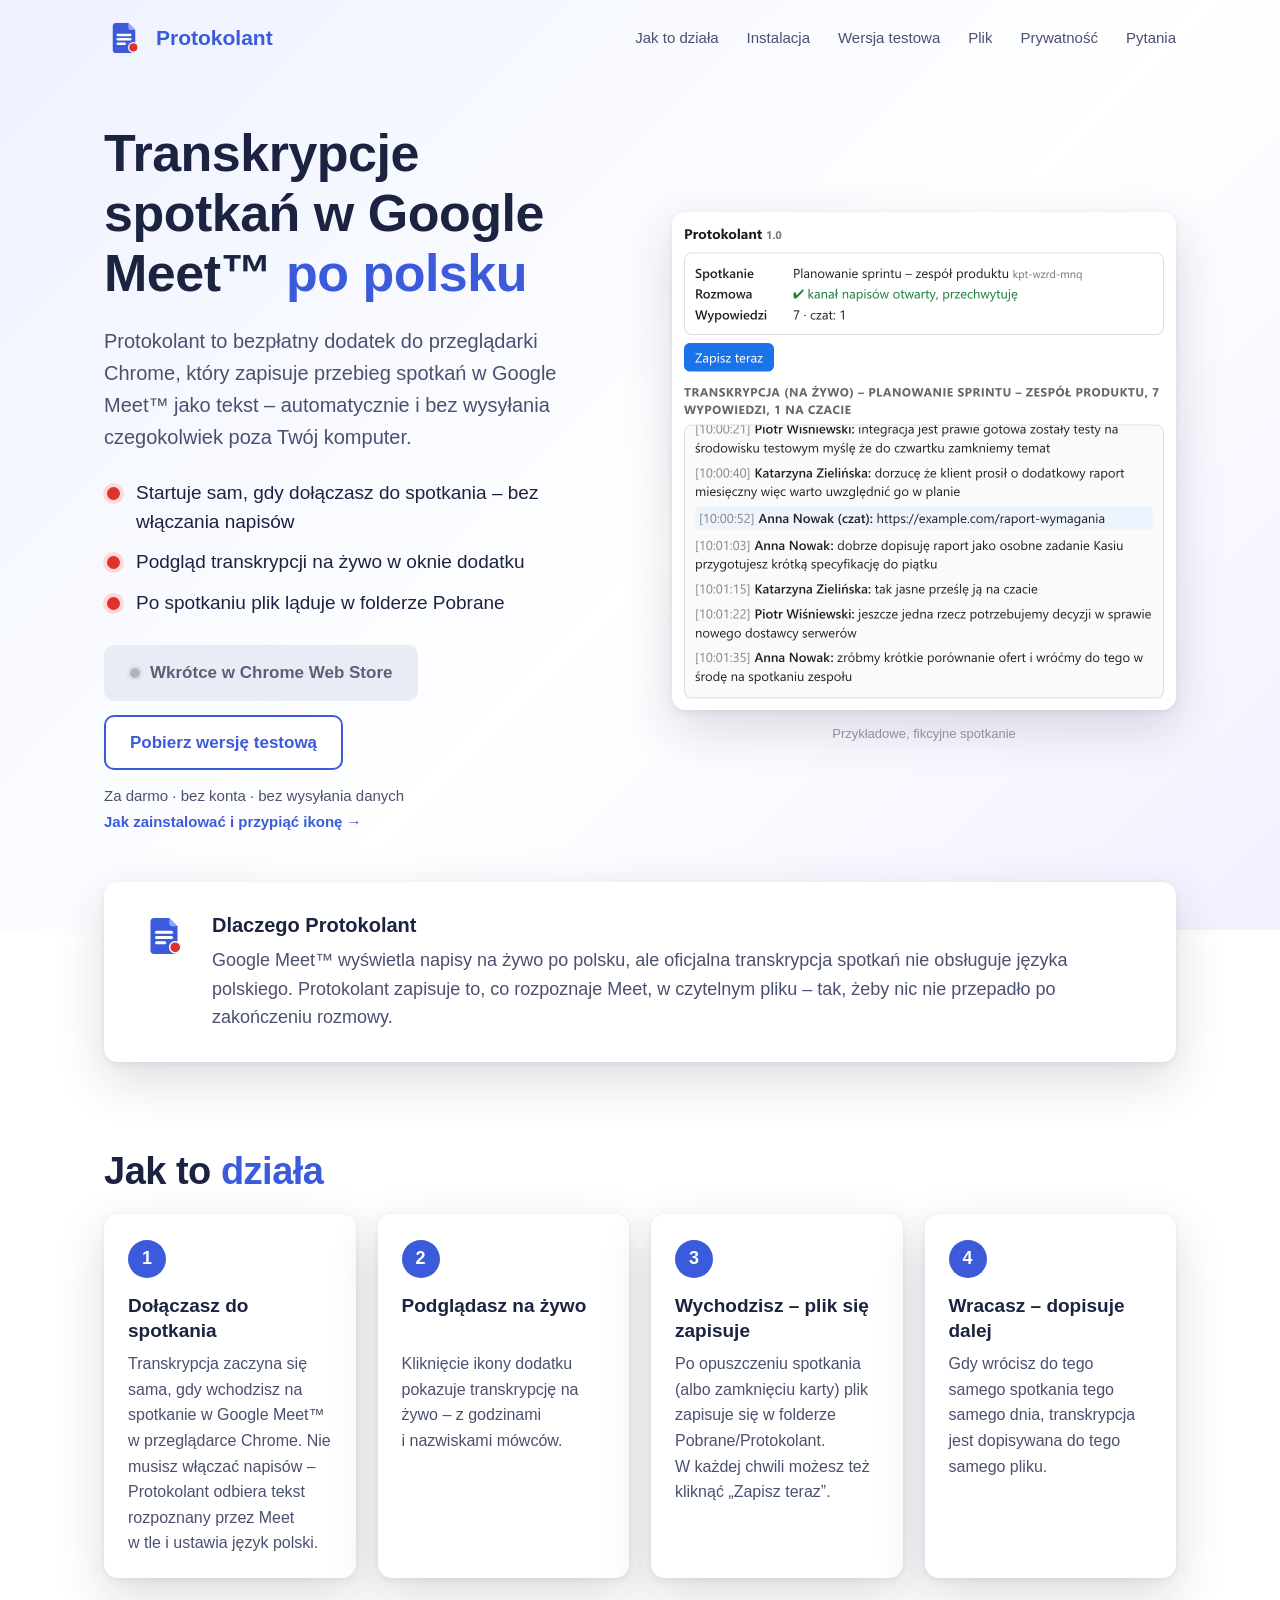
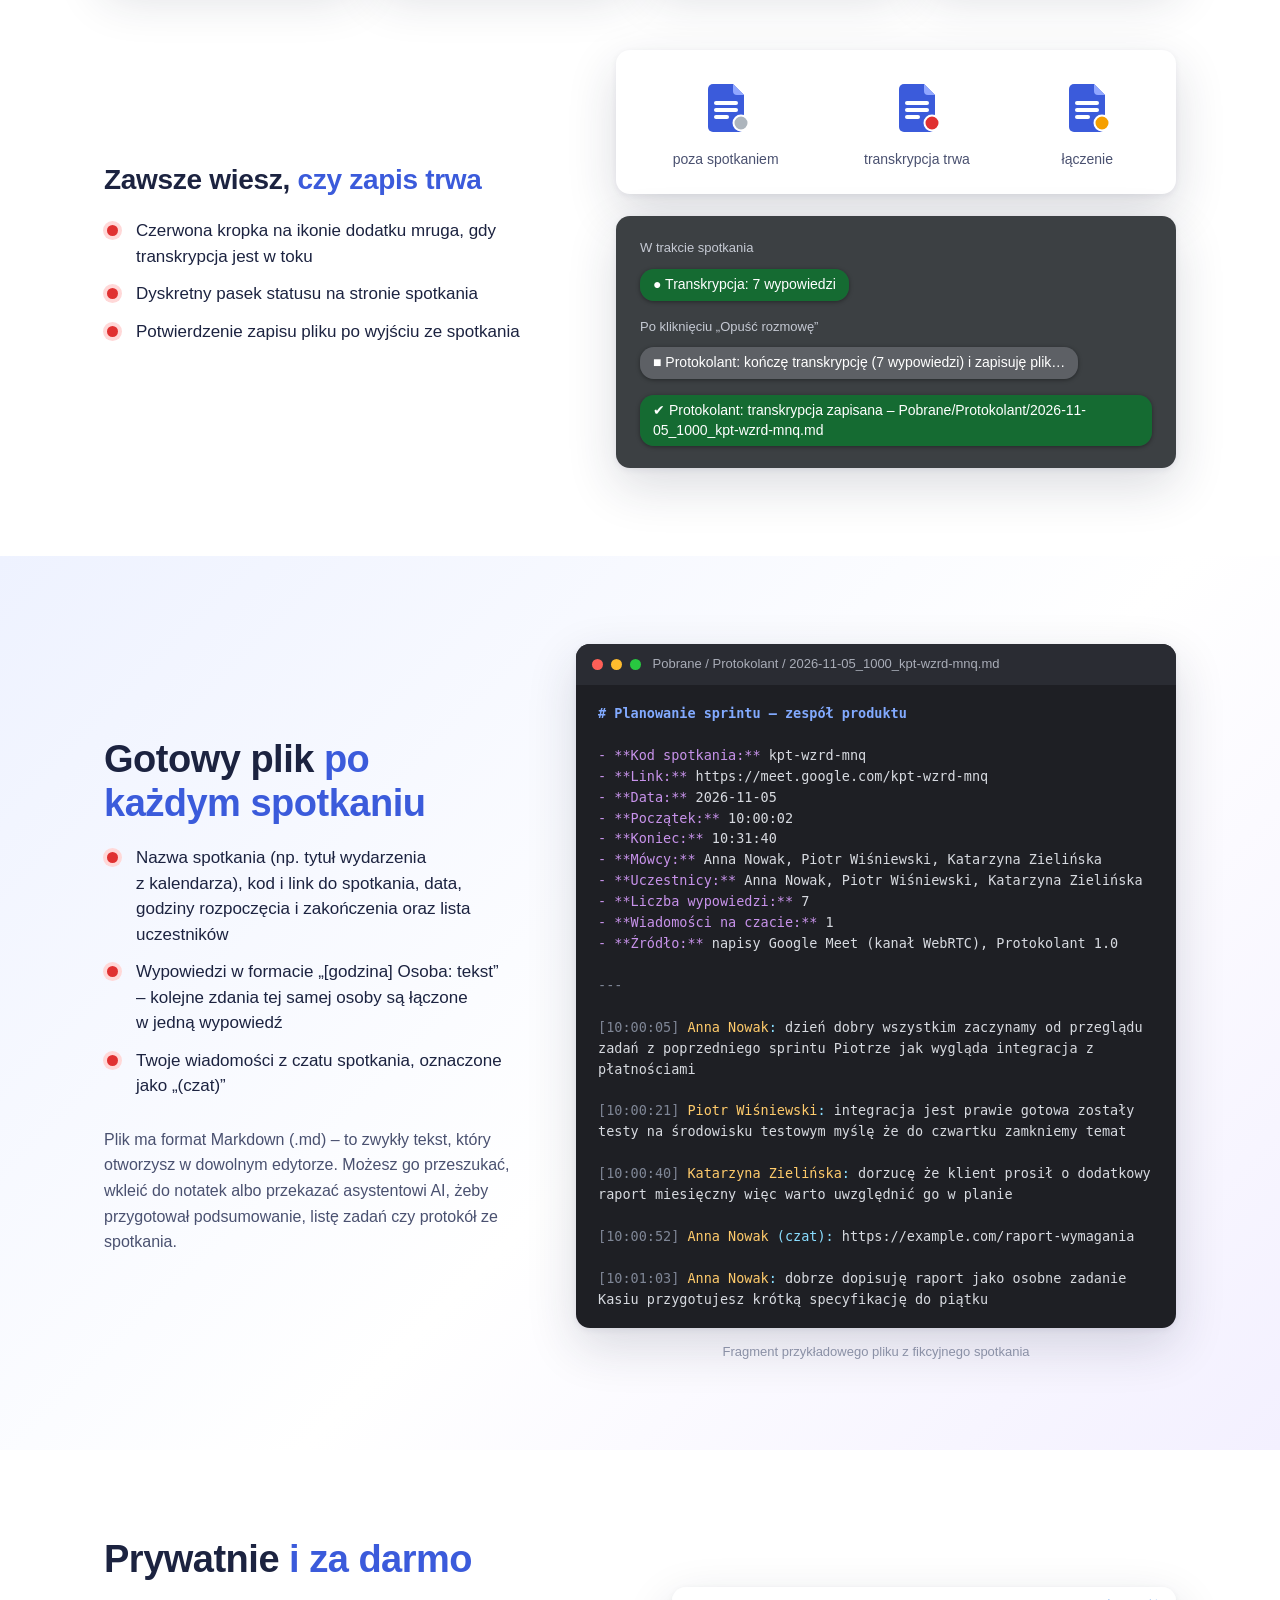
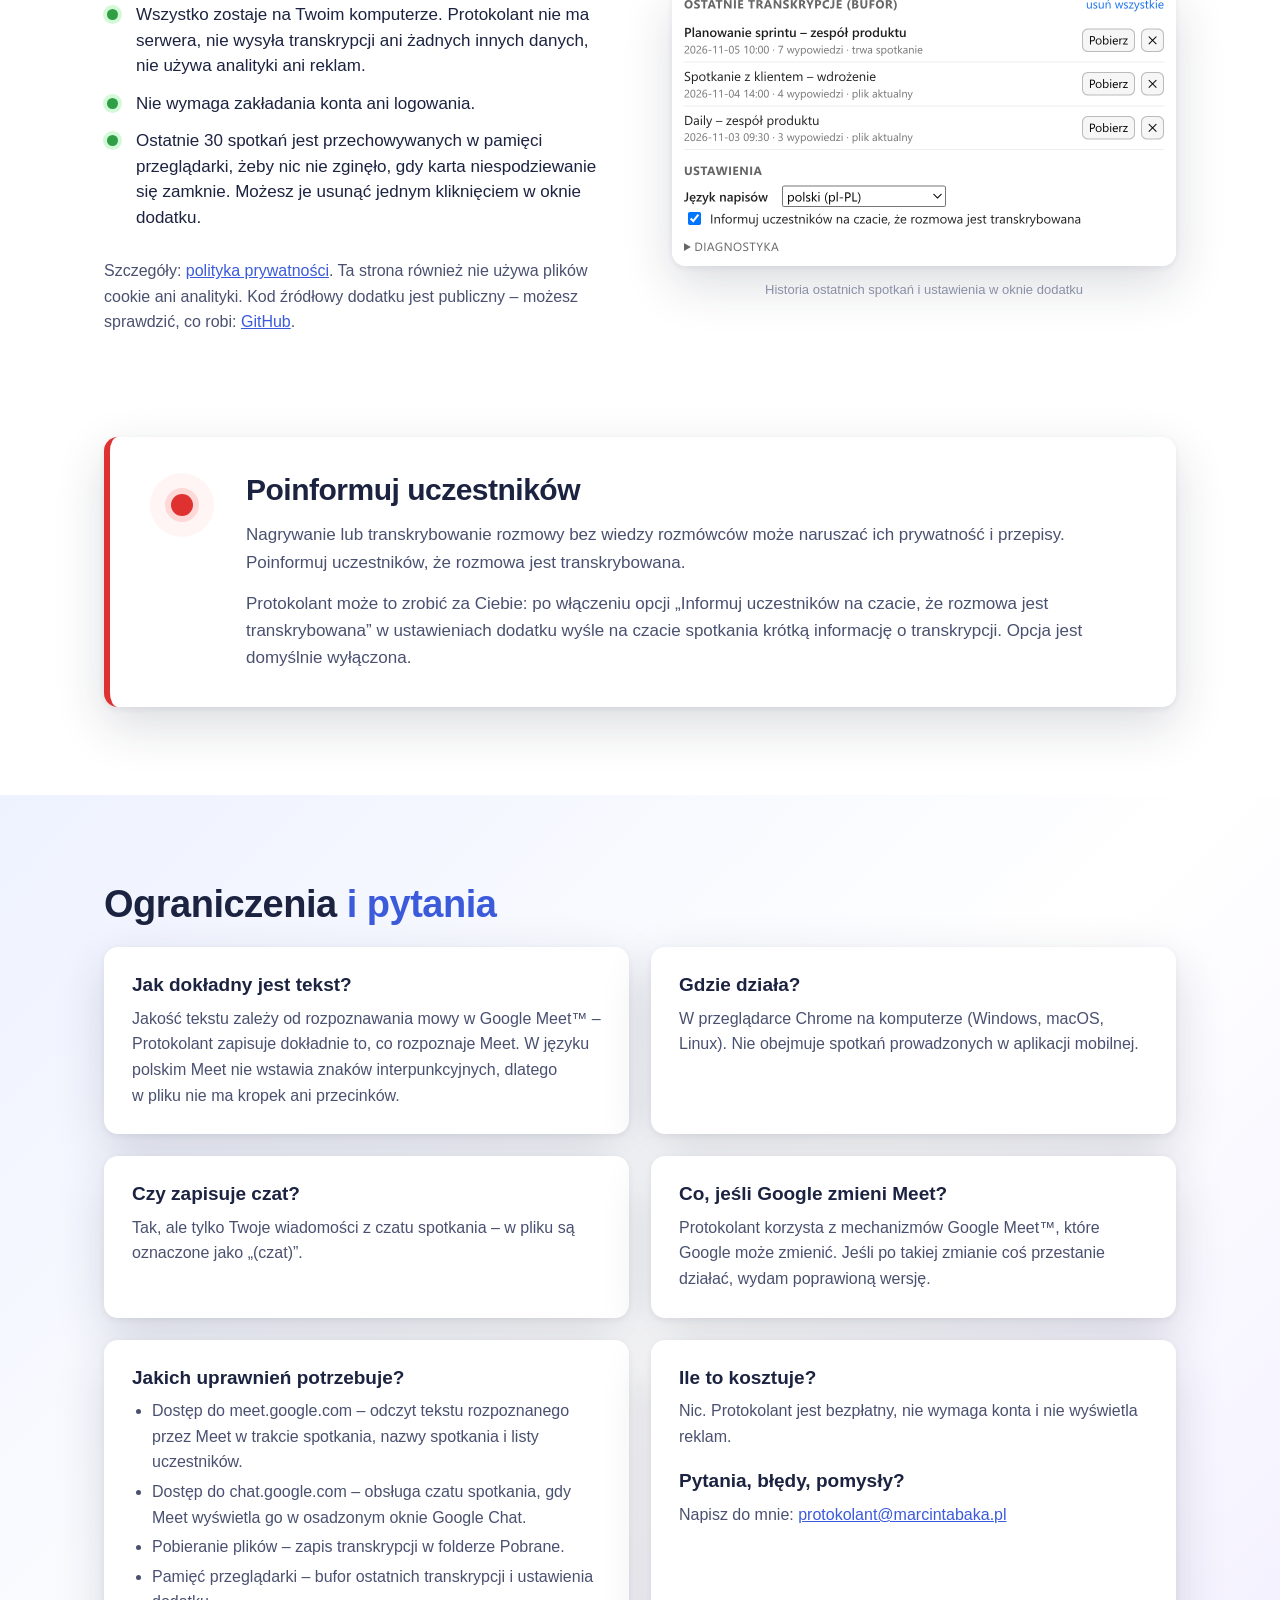
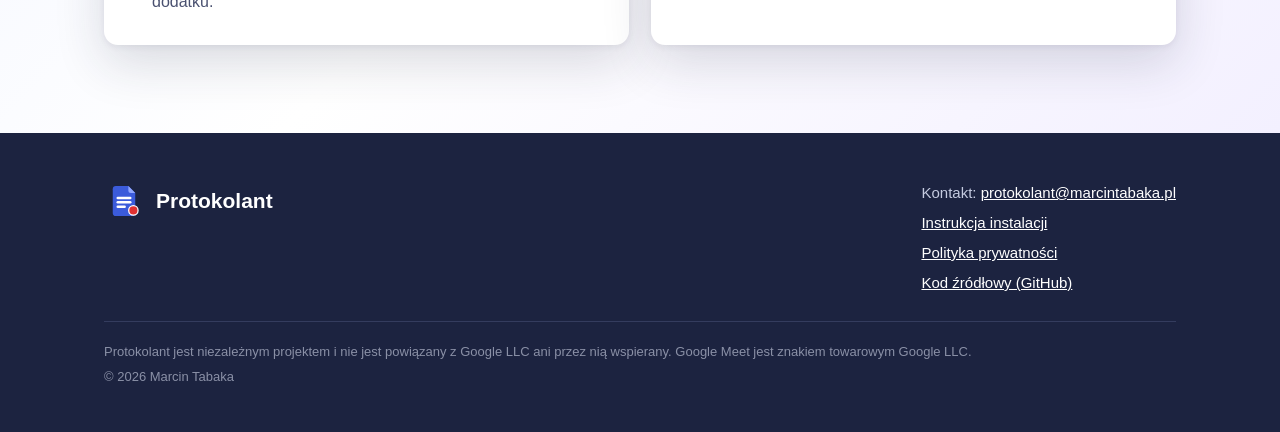
==== store/site/protokolant/index.html @ 1c4b33a9 "Protokolant 1.0.5 – transkrypcje dla Google Meet™ Dodatek do Chrome (MV3) zapisujący transkrypcje sp" ====
<!doctype html>
<html lang="pl">
<head>
  <meta charset="utf-8">
  <meta name="viewport" content="width=device-width, initial-scale=1">
  <title>Protokolant – transkrypcje spotkań Google Meet™ po polsku</title>
  <meta name="description" content="Bezpłatny dodatek do Chrome, który zapisuje transkrypcje spotkań Google Meet™ po polsku do plików na Twoim komputerze. Bez konta, bez wysyłania danych.">
  <meta name="color-scheme" content="light">
  <meta name="theme-color" content="#3B5BDB">
  <link rel="canonical" href="https://protokolant.marcintabaka.pl/">
  <link rel="icon" href="img/rec.svg" type="image/svg+xml">
  <link rel="icon" href="img/favicon-32.png" type="image/png" sizes="32x32">
  <link rel="apple-touch-icon" href="img/icon-128.png">
  <meta property="og:type" content="website">
  <meta property="og:locale" content="pl_PL">
  <meta property="og:site_name" content="Protokolant">
  <meta property="og:title" content="Protokolant – transkrypcje spotkań Google Meet™ po polsku">
  <meta property="og:description" content="Bezpłatny dodatek do Chrome. Transkrypcje spotkań zapisywane do plików na Twoim komputerze – bez konta i bez wysyłania danych.">
  <meta property="og:url" content="https://protokolant.marcintabaka.pl/">
  <meta property="og:image" content="https://protokolant.marcintabaka.pl/img/og-1200x630.png">
  <meta property="og:image:width" content="1200">
  <meta property="og:image:height" content="630">
  <meta property="og:image:alt" content="Protokolant – transkrypcje spotkań Google Meet™ po polsku">
  <meta name="twitter:card" content="summary_large_image">
  <link rel="stylesheet" href="style.css">
</head>
<body>

<header class="top">
  <div class="wrap">
    <a class="brand" href="./"><img src="img/rec.svg" width="40" height="40" alt="">Protokolant</a>
    <nav class="nav" aria-label="Sekcje strony">
      <a href="#jak-to-dziala">Jak to działa</a>
      <a href="instalacja/">Instalacja</a>
      <a href="wersja-testowa/">Wersja testowa</a><!-- WERSJA TYMCZASOWA -->
      <a href="#plik">Plik</a>
      <a href="#prywatnosc">Prywatność</a>
      <a href="#pytania">Pytania</a>
    </nav>
  </div>
</header>

<main>
  <div class="band hero">
    <div class="wrap split">
      <div class="text">
        <h1>Transkrypcje spotkań w&nbsp;Google Meet™ <em>po&nbsp;polsku</em></h1>
        <p class="lead">Protokolant to bezpłatny dodatek do przeglądarki Chrome, który zapisuje przebieg spotkań w&nbsp;Google Meet™ jako tekst – automatycznie i&nbsp;bez wysyłania czegokolwiek poza Twój komputer.</p>
        <ul class="dots">
          <li>Startuje sam, gdy dołączasz do spotkania – bez włączania napisów</li>
          <li>Podgląd transkrypcji na żywo w&nbsp;oknie dodatku</li>
          <li>Po spotkaniu plik ląduje w&nbsp;folderze Pobrane</li>
        </ul>
        <div class="cta">
          <!--
            ==== LINK DO CHROME WEB STORE ====
            Gdy dodatek pojawi się w sklepie, zamień poniższy <span class="btn soon">…</span> na:
            <a class="btn" href="ADRES_KARTY_W_CHROME_WEB_STORE"><span class="dot"></span>Dodaj do Chrome – za darmo</a>
            Ten sam przycisk jest w instalacja/index.html (krok 1) – podmień w obu plikach
            (grep -rn "LINK DO CHROME WEB STORE" store/site).
          -->
          <span class="btn soon" role="link" aria-disabled="true"><span class="dot"></span>Wkrótce w Chrome Web Store</span>
          <a class="btn alt" href="wersja-testowa/">Pobierz wersję testową</a><!-- WERSJA TYMCZASOWA -->
          <span class="cta-side"><small>Za darmo · bez konta · bez wysyłania danych</small><a class="more" href="instalacja/">Jak zainstalować i przypiąć ikonę →</a></span>
        </div>
      </div>
      <div class="visual">
        <div class="card shot"><img src="img/popup-podglad.png" width="504" height="498" alt="Okno dodatku Protokolant w trakcie spotkania: nazwa spotkania, stan rozmowy, przycisk „Zapisz teraz” i transkrypcja na żywo z godzinami i nazwiskami mówców"></div>
        <div class="caption">Przykładowe, fikcyjne spotkanie</div>
      </div>
    </div>
  </div>

  <section class="why">
    <div class="wrap">
      <div class="card">
        <img src="img/rec.svg" width="48" height="48" alt="">
        <div>
          <h3>Dlaczego Protokolant</h3>
          <p class="muted">Google Meet™ wyświetla napisy na żywo po polsku, ale oficjalna transkrypcja spotkań nie obsługuje języka polskiego. Protokolant zapisuje to, co rozpoznaje Meet, w&nbsp;czytelnym pliku – tak, żeby nic nie przepadło po zakończeniu rozmowy.</p>
        </div>
      </div>
    </div>
  </section>

  <section id="jak-to-dziala">
    <div class="wrap">
      <h2>Jak to <em>działa</em></h2>
      <div class="steps">
        <div class="step">
          <h3>Dołączasz do spotkania</h3>
          <p>Transkrypcja zaczyna się sama, gdy wchodzisz na spotkanie w&nbsp;Google Meet™ w&nbsp;przeglądarce Chrome. Nie musisz włączać napisów – Protokolant odbiera tekst rozpoznany przez Meet w&nbsp;tle i&nbsp;ustawia język polski.</p>
        </div>
        <div class="step">
          <h3>Podglądasz na żywo</h3>
          <p>Kliknięcie ikony dodatku pokazuje transkrypcję na żywo – z&nbsp;godzinami i&nbsp;nazwiskami mówców.</p>
        </div>
        <div class="step">
          <h3>Wychodzisz – plik się zapisuje</h3>
          <p>Po opuszczeniu spotkania (albo zamknięciu karty) plik zapisuje się w&nbsp;folderze Pobrane/Protokolant. W&nbsp;każdej chwili możesz też kliknąć „Zapisz teraz”.</p>
        </div>
        <div class="step">
          <h3>Wracasz – dopisuje dalej</h3>
          <p>Gdy wrócisz do tego samego spotkania tego samego dnia, transkrypcja jest dopisywana do tego samego pliku.</p>
        </div>
      </div>

      <div class="status split">
        <div class="text">
          <h3>Zawsze wiesz, <em>czy zapis trwa</em></h3>
          <ul class="dots small">
            <li>Czerwona kropka na ikonie dodatku mruga, gdy transkrypcja jest w&nbsp;toku</li>
            <li>Dyskretny pasek statusu na stronie spotkania</li>
            <li>Potwierdzenie zapisu pliku po wyjściu ze spotkania</li>
          </ul>
        </div>
        <div class="visual panel">
        <div class="card icons">
          <div class="ic"><img src="img/idle.svg" width="64" height="64" alt="">poza spotkaniem</div>
          <div class="ic"><img src="img/rec.svg" width="64" height="64" alt="">transkrypcja trwa</div>
          <div class="ic"><img src="img/warn.svg" width="64" height="64" alt="">łączenie</div>
        </div>
        <div class="card pills">
          <div class="label">W trakcie spotkania</div>
          <div class="pill ok">● Transkrypcja: 7 wypowiedzi</div>
          <div class="label">Po kliknięciu „Opuść rozmowę”</div>
          <div class="pill gray">■ Protokolant: kończę transkrypcję (7 wypowiedzi) i&nbsp;zapisuję plik…</div>
          <div class="pill ok">✔ Protokolant: transkrypcja zapisana – Pobrane/Protokolant/2026-11-05_1000_kpt-wzrd-mnq.md</div>
        </div>
        </div>
      </div>
    </div>
  </section>

  <section id="plik" class="band">
    <div class="wrap split">
      <div class="text">
        <h2>Gotowy plik <em>po każdym spotkaniu</em></h2>
        <ul class="dots small">
          <li>Nazwa spotkania (np. tytuł wydarzenia z&nbsp;kalendarza), kod i&nbsp;link do spotkania, data, godziny rozpoczęcia i&nbsp;zakończenia oraz lista uczestników</li>
          <li>Wypowiedzi w&nbsp;formacie „[godzina] Osoba: tekst” – kolejne zdania tej samej osoby są łączone w&nbsp;jedną wypowiedź</li>
          <li>Twoje wiadomości z&nbsp;czatu spotkania, oznaczone jako „(czat)”</li>
        </ul>
        <p class="note">Plik ma format Markdown (.md) – to zwykły tekst, który otworzysz w&nbsp;dowolnym edytorze. Możesz go przeszukać, wkleić do notatek albo przekazać asystentowi AI, żeby przygotował podsumowanie, listę zadań czy protokół ze spotkania.</p>
      </div>
      <div class="visual">
        <div class="card file">
          <div class="bar"><i style="background:#ff5f57"></i><i style="background:#febc2e"></i><i style="background:#28c840"></i>&nbsp;Pobrane / Protokolant / 2026-11-05_1000_kpt-wzrd-mnq.md</div>
<pre><span class="md-h"># Planowanie sprintu – zespół produktu</span>

<span class="md-k">- **Kod spotkania:**</span> kpt-wzrd-mnq
<span class="md-k">- **Link:**</span> https://meet.google.com/kpt-wzrd-mnq
<span class="md-k">- **Data:**</span> 2026-11-05
<span class="md-k">- **Początek:**</span> 10:00:02
<span class="md-k">- **Koniec:**</span> 10:31:40
<span class="md-k">- **Mówcy:**</span> Anna Nowak, Piotr Wiśniewski, Katarzyna Zielińska
<span class="md-k">- **Uczestnicy:**</span> Anna Nowak, Piotr Wiśniewski, Katarzyna Zielińska
<span class="md-k">- **Liczba wypowiedzi:**</span> 7
<span class="md-k">- **Wiadomości na czacie:**</span> 1
<span class="md-k">- **Źródło:**</span> napisy Google Meet (kanał WebRTC), Protokolant 1.0

<span class="md-t">---</span>

<span class="md-t">[10:00:05]</span><span class="md-s"> Anna Nowak</span><span class="md-c">:</span> dzień dobry wszystkim zaczynamy od przeglądu zadań z poprzedniego sprintu Piotrze jak wygląda integracja z płatnościami

<span class="md-t">[10:00:21]</span><span class="md-s"> Piotr Wiśniewski</span><span class="md-c">:</span> integracja jest prawie gotowa zostały testy na środowisku testowym myślę że do czwartku zamkniemy temat

<span class="md-t">[10:00:40]</span><span class="md-s"> Katarzyna Zielińska</span><span class="md-c">:</span> dorzucę że klient prosił o dodatkowy raport miesięczny więc warto uwzględnić go w planie

<span class="md-t">[10:00:52]</span><span class="md-s"> Anna Nowak</span><span class="md-c"> (czat):</span> https://example.com/raport-wymagania

<span class="md-t">[10:01:03]</span><span class="md-s"> Anna Nowak</span><span class="md-c">:</span> dobrze dopisuję raport jako osobne zadanie Kasiu przygotujesz krótką specyfikację do piątku</pre>
        </div>
        <div class="caption">Fragment przykładowego pliku z&nbsp;fikcyjnego spotkania</div>
      </div>
    </div>
  </section>

  <section id="prywatnosc">
    <div class="wrap split rev">
      <div class="text">
        <h2>Prywatnie <em>i&nbsp;za darmo</em></h2>
        <ul class="dots green small">
          <li>Wszystko zostaje na Twoim komputerze. Protokolant nie ma serwera, nie wysyła transkrypcji ani żadnych innych danych, nie używa analityki ani reklam.</li>
          <li>Nie wymaga zakładania konta ani logowania.</li>
          <li>Ostatnie 30 spotkań jest przechowywanych w&nbsp;pamięci przeglądarki, żeby nic nie zginęło, gdy karta niespodziewanie się zamknie. Możesz je usunąć jednym kliknięciem w&nbsp;oknie dodatku.</li>
        </ul>
        <p class="note">Szczegóły: <a href="prywatnosc/">polityka prywatności</a>. Ta strona również nie używa plików cookie ani analityki. Kod źródłowy dodatku jest publiczny – możesz sprawdzić, co robi: <a href="https://github.com/marcintabaka/protokolant">GitHub</a>.</p>
      </div>
      <div class="visual">
        <div class="card shot"><img src="img/popup-ustawienia.png" width="504" height="279" alt="Okno dodatku: lista ostatnich transkrypcji z przyciskami „Pobierz” i usuwania, odnośnik „usuń wszystkie” oraz ustawienia – język napisów i opcja informowania uczestników na czacie"></div>
        <div class="caption">Historia ostatnich spotkań i&nbsp;ustawienia w&nbsp;oknie dodatku</div>
      </div>
    </div>
  </section>

  <section id="informowanie" class="inform" style="padding-top: 0">
    <div class="wrap">
      <div class="card">
        <div class="badge"><span></span></div>
        <div>
          <h2>Poinformuj uczestników</h2>
          <p>Nagrywanie lub transkrybowanie rozmowy bez wiedzy rozmówców może naruszać ich prywatność i&nbsp;przepisy. Poinformuj uczestników, że rozmowa jest transkrybowana.</p>
          <p>Protokolant może to zrobić za Ciebie: po włączeniu opcji „Informuj uczestników na czacie, że rozmowa jest transkrybowana” w&nbsp;ustawieniach dodatku wyśle na czacie spotkania krótką informację o&nbsp;transkrypcji. Opcja jest domyślnie wyłączona.</p>
        </div>
      </div>
    </div>
  </section>

  <section id="pytania" class="band">
    <div class="wrap">
      <h2>Ograniczenia <em>i&nbsp;pytania</em></h2>
      <div class="faq">
        <div class="card">
          <h3>Jak dokładny jest tekst?</h3>
          <p>Jakość tekstu zależy od rozpoznawania mowy w&nbsp;Google Meet™ – Protokolant zapisuje dokładnie to, co rozpoznaje Meet. W&nbsp;języku polskim Meet nie wstawia znaków interpunkcyjnych, dlatego w&nbsp;pliku nie ma kropek ani przecinków.</p>
        </div>
        <div class="card">
          <h3>Gdzie działa?</h3>
          <p>W przeglądarce Chrome na komputerze (Windows, macOS, Linux). Nie obejmuje spotkań prowadzonych w&nbsp;aplikacji mobilnej.</p>
        </div>
        <div class="card">
          <h3>Czy zapisuje czat?</h3>
          <p>Tak, ale tylko Twoje wiadomości z&nbsp;czatu spotkania – w&nbsp;pliku są oznaczone jako „(czat)”.</p>
        </div>
        <div class="card">
          <h3>Co, jeśli Google zmieni Meet?</h3>
          <p>Protokolant korzysta z&nbsp;mechanizmów Google Meet™, które Google może zmienić. Jeśli po takiej zmianie coś przestanie działać, wydam poprawioną wersję.</p>
        </div>
        <div class="card">
          <h3>Jakich uprawnień potrzebuje?</h3>
          <ul>
            <li>Dostęp do meet.google.com – odczyt tekstu rozpoznanego przez Meet w&nbsp;trakcie spotkania, nazwy spotkania i&nbsp;listy uczestników.</li>
            <li>Dostęp do chat.google.com – obsługa czatu spotkania, gdy Meet wyświetla go w&nbsp;osadzonym oknie Google Chat.</li>
            <li>Pobieranie plików – zapis transkrypcji w&nbsp;folderze Pobrane.</li>
            <li>Pamięć przeglądarki – bufor ostatnich transkrypcji i&nbsp;ustawienia dodatku.</li>
          </ul>
        </div>
        <div class="card">
          <h3>Ile to kosztuje?</h3>
          <p>Nic. Protokolant jest bezpłatny, nie wymaga konta i&nbsp;nie wyświetla reklam.</p>
          <h3 style="margin-top: 20px">Pytania, błędy, pomysły?</h3>
          <p>Napisz do mnie: <a href="mailto:protokolant@marcintabaka.pl">protokolant@marcintabaka.pl</a></p>
        </div>
      </div>
    </div>
  </section>
</main>

<footer>
  <div class="wrap">
    <a class="brand" href="./"><img src="img/rec.svg" width="40" height="40" alt="">Protokolant</a>
    <div class="links">
      <p>Kontakt: <a href="mailto:protokolant@marcintabaka.pl">protokolant@marcintabaka.pl</a></p>
      <p><a href="instalacja/">Instrukcja instalacji</a></p>
      <p><a href="prywatnosc/">Polityka prywatności</a></p>
      <p><a href="https://github.com/marcintabaka/protokolant">Kod źródłowy (GitHub)</a></p>
    </div>
    <div class="legal">
      <p>Protokolant jest niezależnym projektem i&nbsp;nie jest powiązany z&nbsp;Google LLC ani przez nią wspierany. Google Meet jest znakiem towarowym Google LLC.</p>
      <p>© 2026 Marcin Tabaka</p>
    </div>
  </div>
</footer>

</body>
</html>
---- store/site/protokolant/style.css ----
/* Wspólny arkusz stron Protokolanta: strona główna, /instalacja/ i /prywatnosc/. */
:root {
  --ink: #1c2340; --muted: #4a5170; --soft: #8a90a6; --line: #e3e6ef;
  --indigo: #3B5BDB; --indigo-dark: #2b3fa8; --indigo-soft: #dbe4ff;
  --red: #E03131; --red-ring: #ffd8d8; --green: #2f9e44; --green-ring: #d3f9d8;
  --shadow: 0 18px 50px rgba(28, 35, 64, .16), 0 2px 6px rgba(28, 35, 64, .07);
  --wrap: 1120px; --gutter: 24px;
}
* { box-sizing: border-box; }
html { scroll-behavior: smooth; -webkit-text-size-adjust: 100%; }
body { margin: 0; background: #fff; color: var(--ink); font: 17px/1.6 -apple-system, "Segoe UI", Roboto, sans-serif; overflow-x: hidden; }
img { max-width: 100%; height: auto; }
a { color: var(--indigo); }
a:hover { color: var(--indigo-dark); }
.wrap { max-width: var(--wrap); margin: 0 auto; padding: 0 var(--gutter); }
h1, h2, h3 { line-height: 1.15; letter-spacing: -0.5px; margin: 0; }
h1 { font-size: 52px; font-weight: 700; margin-bottom: 22px; }
h2 { font-size: 38px; font-weight: 700; margin-bottom: 20px; }
h3 { font-size: 19px; letter-spacing: 0; line-height: 1.3; margin-bottom: 8px; }
h1 em, h2 em, h3 em { font-style: normal; color: var(--indigo); }
p { margin: 0 0 14px; }
.lead { font-size: 20px; color: var(--muted); margin-bottom: 26px; }
.muted { color: var(--muted); }

/* Nagłówek */
.top { position: relative; z-index: 1; }
.top .wrap { display: flex; align-items: center; justify-content: space-between; height: 76px; }
.brand { display: flex; align-items: center; gap: 12px; font-size: 21px; font-weight: 600; color: var(--indigo); text-decoration: none; }
.brand img { width: 40px; height: 40px; }
.nav { display: flex; gap: 28px; font-size: 15px; }
.nav a { color: var(--muted); text-decoration: none; }
.nav a:hover { color: var(--indigo); }

/* Pasy tła jak w grafikach do sklepu */
.band { background: linear-gradient(135deg, #eef2ff 0%, #ffffff 55%, #f3f0ff 100%); }
.hero { margin-top: -76px; padding: 76px 0 0; }
section { padding: 88px 0; }
.split { display: flex; align-items: center; gap: 64px; }
.split > .text { flex: 1 1 0; min-width: 0; }
.split > .visual { flex: 0 1 auto; min-width: 0; }
.hero .split { padding-top: 48px; padding-bottom: 96px; }

/* Kropki-wypunktowania */
.dots { list-style: none; padding: 0; margin: 0 0 28px; font-size: 19px; line-height: 1.5; }
.dots li { position: relative; padding-left: 32px; margin-bottom: 12px; }
.dots li::before { content: ''; position: absolute; left: 3px; top: 8px; width: 13px; height: 13px; border-radius: 50%; background: var(--red); box-shadow: 0 0 0 4px var(--red-ring); }
.dots.green li::before { background: var(--green); box-shadow: 0 0 0 4px var(--green-ring); }
.dots.small { font-size: 17px; }
.dots.small li::before { top: 7px; width: 11px; height: 11px; }

/* Karty */
.card { background: #fff; border-radius: 14px; box-shadow: var(--shadow); overflow: hidden; }
.card > img { display: block; }
.shot { width: 504px; max-width: 100%; }
.caption { font-size: 13px; color: var(--soft); margin-top: 14px; text-align: center; }

/* Przycisk instalacji */
.cta { display: flex; flex-wrap: wrap; align-items: center; gap: 14px 20px; }
.btn { display: inline-flex; align-items: center; gap: 10px; padding: 14px 26px; border-radius: 10px; font-size: 17px; font-weight: 600; text-decoration: none; background: var(--indigo); color: #fff; box-shadow: 0 6px 18px rgba(59, 91, 219, .3); }
.btn:hover { background: var(--indigo-dark); color: #fff; }
.btn.soon { background: #e9ecf5; color: #5b6178; box-shadow: none; cursor: default; }
.btn .dot { width: 10px; height: 10px; border-radius: 50%; background: var(--red); box-shadow: 0 0 0 3px var(--red-ring); }
.btn.soon .dot { background: #adb5bd; box-shadow: 0 0 0 3px #dee2e6; }
.cta small { font-size: 15px; color: var(--muted); }
.cta-side { display: flex; flex-direction: column; gap: 2px; }
.more { font-size: 15px; font-weight: 600; text-decoration: none; }
.more:hover { text-decoration: underline; }

/* Dlaczego */
.why { padding: 0; }
.why .card { padding: 30px 36px; display: flex; gap: 24px; align-items: flex-start; margin-top: -48px; position: relative; }
.why img { width: 48px; height: 48px; flex: none; }
.why p { margin: 0; font-size: 18px; }
.why h3 { font-size: 20px; }

/* Kroki */
.steps { display: grid; grid-template-columns: repeat(4, 1fr); gap: 22px; counter-reset: step; margin-top: 8px; }
.step { background: #fff; border-radius: 14px; box-shadow: var(--shadow); padding: 26px 24px 22px; counter-increment: step; }
.step::before { content: counter(step); display: flex; align-items: center; justify-content: center; width: 38px; height: 38px; border-radius: 50%; background: var(--indigo); color: #fff; font-weight: 700; font-size: 18px; margin-bottom: 16px; }
.step p { font-size: 16px; color: var(--muted); margin: 0; }
.step h3 { min-height: 2.6em; }
.status { margin-top: 72px; }
.status h3 { font-size: 28px; letter-spacing: -0.3px; margin-bottom: 20px; }
.status .dots { margin-bottom: 0; }
.panel { width: 560px; max-width: 100%; display: flex; flex-direction: column; gap: 22px; }
.icons { display: flex; justify-content: space-around; align-items: center; gap: 12px; padding: 26px 20px; }
.ic { text-align: center; font-size: 14px; color: var(--muted); line-height: 1.3; }
.ic img { width: 64px; height: 64px; display: block; margin: 0 auto 10px; }
.pills { background: #3c4043; padding: 22px 24px; display: flex; flex-direction: column; gap: 10px; }
.pills .label { font-size: 13px; color: #c5c9d3; }
.pill { align-self: flex-start; padding: 6px 13px; border-radius: 14px; font-size: 14px; line-height: 1.4; color: #fff; box-shadow: 0 1px 4px rgba(0, 0, 0, .4); overflow-wrap: anywhere; }
.pill.ok { background: rgba(20, 110, 50, .95); }
.pill.gray { background: rgba(95, 99, 104, .95); }
.pills .label + .pill { margin-bottom: 6px; }

/* Plik */
.file { width: 600px; max-width: 100%; background: #1e1f24; color: #d7dae0; }
.file .bar { background: #2a2c33; padding: 10px 16px; font-size: 13px; color: #a9adb8; display: flex; gap: 8px; align-items: center; overflow-wrap: anywhere; }
.file .bar i { width: 11px; height: 11px; border-radius: 50%; flex: none; }
.file pre { margin: 0; padding: 18px 22px; font: 13.5px/1.55 Consolas, "SF Mono", Menlo, "DejaVu Sans Mono", monospace; white-space: pre-wrap; overflow-wrap: anywhere; }
.md-h { color: #82aaff; font-weight: bold; } .md-k { color: #c792ea; } .md-t { color: #7f8696; } .md-s { color: #ffcb6b; } .md-c { color: #89ddff; }
.note { font-size: 16px; color: var(--muted); }

/* Informowanie uczestników */
.inform .card { padding: 36px 40px; display: flex; gap: 32px; align-items: flex-start; border-left: 6px solid var(--red); }
.inform h2 { font-size: 30px; margin-bottom: 14px; }
.inform p { color: var(--muted); }
.inform p:last-child { margin-bottom: 0; }
.inform .badge { flex: none; width: 64px; height: 64px; border-radius: 50%; background: #fff5f5; display: flex; align-items: center; justify-content: center; }
.inform .badge span { width: 22px; height: 22px; border-radius: 50%; background: var(--red); box-shadow: 0 0 0 6px var(--red-ring); }

/* Pytania */
.faq { display: grid; grid-template-columns: repeat(2, 1fr); gap: 22px; }
.faq .card { padding: 26px 28px; }
.faq p { font-size: 16px; color: var(--muted); margin: 0; }
.faq ul { margin: 6px 0 0; padding-left: 20px; font-size: 16px; color: var(--muted); }
.faq li { margin-bottom: 4px; }

/* Stopka */
footer { background: #1c2340; color: #c5cbe0; padding: 48px 0 40px; font-size: 15px; }
footer .wrap { display: flex; flex-wrap: wrap; gap: 20px 48px; justify-content: space-between; align-items: flex-start; }
footer .brand { color: #fff; }
footer a { color: #fff; }
footer a:hover { color: var(--indigo-soft); }
footer .links p { margin: 0 0 6px; }
footer .legal { flex-basis: 100%; border-top: 1px solid #343c5e; padding-top: 20px; font-size: 13px; color: #8a90a6; }
footer .legal p { margin: 0 0 4px; }

@media (max-width: 1000px) {
  .steps { grid-template-columns: repeat(2, 1fr); }
  .split { gap: 40px; }
  h1 { font-size: 44px; }
}
@media (max-width: 860px) {
  .split { flex-direction: column; align-items: stretch; }
  .split > .visual { align-self: center; width: 100%; display: flex; flex-direction: column; align-items: center; }
  .split.rev > .visual { order: 2; }
  .split > .visual.panel { align-items: stretch; }
  .status h3 { font-size: 24px; }
  .faq { grid-template-columns: 1fr; }
  .nav { display: none; }
}
@media (max-width: 560px) {
  :root { --gutter: 16px; }
  body { font-size: 16px; }
  h1 { font-size: 34px; margin-bottom: 18px; }
  h2 { font-size: 29px; }
  .lead { font-size: 18px; }
  .dots { font-size: 17px; }
  .dots li::before { top: 7px; width: 11px; height: 11px; }
  section { padding: 60px 0; }
  .hero .split { padding-top: 24px; padding-bottom: 72px; }
  .top .wrap { height: 64px; }
  .hero { margin-top: -64px; padding-top: 64px; }
  .brand { font-size: 19px; } .brand img { width: 34px; height: 34px; }
  .steps { grid-template-columns: 1fr; gap: 16px; }
  .step h3 { min-height: 0; }
  .why .card { padding: 22px 20px; gap: 16px; flex-direction: column; }
  .why p { font-size: 16px; }
  .icons { padding: 20px 8px; }
  .ic img { width: 52px; height: 52px; }
  .ic { font-size: 13px; }
  .pills { padding: 18px 16px; }
  .file pre { font-size: 12.5px; padding: 14px 14px; }
  .inform .card { padding: 24px 20px; flex-direction: column; gap: 18px; border-left-width: 5px; }
  .inform h2 { font-size: 25px; }
  .faq .card { padding: 22px 20px; }
  .btn { width: 100%; justify-content: center; }
}

/* ===== Podstrona /instalacja/ ===== */
.nav a[aria-current] { color: var(--indigo); font-weight: 600; }
.page-hero .wrap { padding-top: 40px; padding-bottom: 72px; }
.page-hero h1 { font-size: 46px; }
.page-hero .lead { max-width: 760px; }
.toc { list-style: none; padding: 0; margin: 0; display: flex; flex-wrap: wrap; gap: 10px; counter-reset: toc; }
.toc li { counter-increment: toc; }
.toc a { display: inline-flex; align-items: center; gap: 8px; background: #fff; border-radius: 999px; padding: 7px 16px 7px 8px; font-size: 15px; color: var(--ink); text-decoration: none; box-shadow: 0 2px 8px rgba(28, 35, 64, .1); }
.toc a::before { content: counter(toc); width: 24px; height: 24px; border-radius: 50%; background: var(--indigo); color: #fff; font-size: 13px; font-weight: 700; display: flex; align-items: center; justify-content: center; }
.toc a:hover { color: var(--indigo); }
.toc li.key a { box-shadow: 0 0 0 2px var(--red), 0 2px 8px rgba(28, 35, 64, .1); }
.toc li.key a::before { background: var(--red); }

.istep { padding: 64px 0; scroll-margin-top: 8px; }
.istep + .istep { border-top: 1px solid var(--line); }
.istep.band + .istep, .istep + .istep.band { border-top: 0; }
.istep-head { display: flex; align-items: center; gap: 16px; margin-bottom: 18px; }
.istep-head .n { flex: none; width: 46px; height: 46px; border-radius: 50%; background: var(--indigo); color: #fff; font-size: 21px; font-weight: 700; display: flex; align-items: center; justify-content: center; }
.istep-head h2 { margin: 0; font-size: 32px; }
.istep.key .istep-head .n { background: var(--red); box-shadow: 0 0 0 5px var(--red-ring); }
.istep .text > p, .istep .wrap > p { color: var(--muted); }
.flag { display: inline-block; font-size: 13px; font-weight: 700; letter-spacing: .4px; text-transform: uppercase; color: var(--red); background: #fff5f5; border-radius: 6px; padding: 3px 9px; margin-bottom: 10px; }
.perm { list-style: none; padding: 0; margin: 0; }
.perm li { padding: 14px 18px; border-bottom: 1px solid var(--line); font-size: 16px; color: var(--muted); }
.perm li:last-child { border-bottom: 0; }
.perm b { display: block; color: var(--ink); font-size: 16px; }
.perm-card { width: 440px; max-width: 100%; }
.perm-card .perm-foot { background: #f7f8fc; padding: 12px 18px; font-size: 14px; color: var(--muted); }

.why-box { display: flex; gap: 22px; align-items: flex-start; background: #fff; border-radius: 14px; box-shadow: var(--shadow); border-left: 6px solid var(--red); padding: 26px 30px; margin: 8px 0 40px; }
.why-box h3 { font-size: 20px; }
.why-box p { color: var(--muted); margin: 0 0 8px; font-size: 16px; }
.why-box p:last-child { margin-bottom: 0; }
.why-box .icon { flex: none; width: 64px; height: 64px; border-radius: 16px; background: #35363a; display: flex; align-items: center; justify-content: center; }
.why-box .icon .blink { width: 40px; height: 40px; }
.subs { display: grid; grid-template-columns: repeat(3, minmax(0, 1fr)); gap: 26px; align-items: start; }
.sub { min-width: 0; }
.sub h3 { font-size: 18px; margin: 18px 0 6px; display: flex; gap: 10px; align-items: baseline; }
.sub h3 span { flex: none; color: var(--red); }
.sub p { font-size: 16px; color: var(--muted); margin: 0 0 8px; }
.fig-note { font-size: 13px; color: var(--soft); margin-top: 22px; }

/* Ilustracje Chrome (uproszczone, ciemny motyw) */
.cr { --cr-bar: #35363a; --cr-omni: #202124; --cr-panel: #292a2d; --cr-fg: #e3e3e3; --cr-muted: #bdc1c6; --cr-icon: #c4c7c5; --cr-line: #3c4043; --cr-blue: #8ab4f8;
  color: var(--cr-fg); font-size: 13.5px; line-height: 1.35; }
.cr svg { display: block; }
.cr-bar { display: flex; align-items: center; gap: 4px; background: var(--cr-bar); padding: 8px 8px 8px 10px; border-radius: 12px; box-shadow: var(--shadow); }
.cr-omni { flex: 1 1 auto; min-width: 0; height: 34px; border-radius: 17px; background: var(--cr-omni); display: flex; align-items: center; gap: 8px; padding: 0 10px 0 14px; color: var(--cr-muted); white-space: nowrap; }
.cr-omni .url { flex: 1; min-width: 0; overflow: hidden; text-overflow: ellipsis; }
.cr-omni svg { width: 18px; height: 18px; flex: none; }
.cr-btn { position: relative; flex: none; width: 34px; height: 34px; border-radius: 50%; display: flex; align-items: center; justify-content: center; color: var(--cr-icon); }
.cr-btn svg { width: 20px; height: 20px; }
.cr-btn > img, .cr-btn > .blink { width: 20px; height: 20px; }
.cr-avatar { flex: none; width: 26px; height: 26px; border-radius: 50%; background: linear-gradient(135deg, #7c8a9e, #556070); margin: 0 4px; }
.hl { box-shadow: 0 0 0 3px var(--red); background: #4a4d52; }
.cr-tip { position: absolute; top: calc(100% + 12px); right: -8px; background: var(--red); color: #fff; font-size: 12.5px; font-weight: 600; padding: 4px 10px; border-radius: 7px; white-space: nowrap; z-index: 1; }
.cr-tip::before { content: ''; position: absolute; top: -6px; right: 19px; border: 6px solid transparent; border-top: 0; border-bottom-color: var(--red); }
.cr-fig { padding-bottom: 44px; }
.cr-panel { background: var(--cr-panel); border-radius: 12px; padding: 14px 0 4px; box-shadow: var(--shadow); max-width: 380px; }
.cr-head { display: flex; justify-content: space-between; align-items: center; padding: 0 12px 8px 18px; font-size: 16px; font-weight: 600; }
.cr-head svg { width: 18px; height: 18px; color: var(--cr-icon); }
.cr-sec { padding: 6px 18px 4px; }
.cr-sec b { display: block; font-size: 13px; }
.cr-sec span { display: block; font-size: 12.5px; color: var(--cr-muted); margin-top: 2px; }
.cr-row { display: flex; align-items: center; gap: 12px; padding: 7px 10px 7px 18px; }
.cr-row > img, .cr-row > .ph { width: 18px; height: 18px; flex: none; }
.cr-row .ph { border-radius: 5px; background: #5f6368; }
.cr-row .name { flex: 1; min-width: 0; overflow: hidden; text-overflow: ellipsis; white-space: nowrap; }
.cr-row.dim { opacity: .45; }
.cr-row.on { background: rgba(138, 180, 248, .1); }
.cr-row .cr-btn { width: 30px; height: 30px; }
.cr-row .cr-btn svg { width: 18px; height: 18px; }
.cr-row .cr-btn.blue { color: var(--cr-blue); }
.cr-foot { display: flex; align-items: center; gap: 12px; border-top: 1px solid var(--cr-line); margin-top: 6px; padding: 12px 18px 10px; }
.cr-foot svg { width: 18px; height: 18px; color: var(--cr-icon); }

/* Mruganie ikony jak w dodatku (co 0,6 s) */
.blink { position: relative; display: block; }
.blink img { position: absolute; inset: 0; width: 100%; height: 100%; }
.blink img + img { animation: blink 1.2s linear infinite; }
@keyframes blink { 0%, 49.9% { opacity: 0; } 50%, 100% { opacity: 1; } }
@media (prefers-reduced-motion: reduce) { .blink img + img { animation: none; } }

.states { display: grid; grid-template-columns: repeat(4, 1fr); gap: 18px; margin-top: 30px; }
.state { background: #fff; border-radius: 14px; box-shadow: var(--shadow); padding: 20px; }
.state .ico { position: relative; width: 44px; height: 44px; margin-bottom: 12px; }
.state .ico > img, .state .ico > .blink { width: 44px; height: 44px; }
.state .bdg { position: absolute; right: -6px; bottom: -4px; background: #E8590C; color: #fff; font-size: 12px; font-weight: 700; line-height: 1; padding: 3px 5px; border-radius: 5px; border: 2px solid #fff; }
.state h3 { font-size: 16px; margin-bottom: 4px; }
.state p { font-size: 14.5px; color: var(--muted); margin: 0; }

@media (max-width: 1000px) {
  .subs { grid-template-columns: minmax(0, 1fr); max-width: 520px; }
  .states { grid-template-columns: repeat(2, 1fr); }
}
@media (max-width: 560px) {
  .page-hero h1 { font-size: 34px; }
  .page-hero .wrap { padding-top: 20px; padding-bottom: 52px; }
  .istep { padding: 48px 0; }
  .istep-head h2 { font-size: 25px; }
  .istep-head .n { width: 40px; height: 40px; font-size: 18px; }
  .why-box { flex-direction: column; padding: 22px 20px; gap: 14px; border-left-width: 5px; }
  .states { grid-template-columns: 1fr; }
  .state { display: flex; gap: 16px; align-items: flex-start; padding: 18px; }
  .state .ico { flex: none; margin: 0; }
  .cr-omni { padding: 0 8px 0 12px; }
  .cr-omni .star { display: none; }
}

/* ===== Podstrona /prywatnosc/ ===== */
.policy-meta { font-size: 15px; color: var(--muted); margin-bottom: 22px; }
.summary { display: flex; gap: 20px; align-items: center; background: #fff; border-radius: 14px; box-shadow: var(--shadow); border-left: 6px solid var(--green); padding: 22px 28px; margin-bottom: 30px; max-width: 860px; }
.summary p { margin: 0; font-size: 18px; }
.summary .badge { flex: none; width: 52px; height: 52px; border-radius: 50%; background: #ebfbee; display: flex; align-items: center; justify-content: center; }
.summary .badge span { width: 18px; height: 18px; border-radius: 50%; background: var(--green); box-shadow: 0 0 0 5px var(--green-ring); }
.policy { padding: 64px 0 72px; }
.prose > * { max-width: 860px; }
.prose h2 { font-size: 27px; margin: 44px 0 12px; scroll-margin-top: 16px; }
.prose h2:first-child { margin-top: 0; }
.prose h2 .num { color: var(--indigo); }
.prose h3 { font-size: 19px; margin: 30px 0 8px; }
.prose p, .prose li { color: var(--muted); }
.prose b { color: var(--ink); }
.prose ul { margin: 0 0 14px; padding-left: 22px; }
.prose li { margin-bottom: 6px; }
.prose li::marker { color: var(--indigo); }
.prose code { font: 15px Consolas, "SF Mono", Menlo, monospace; background: #f1f3f9; color: var(--ink); border-radius: 5px; padding: 1px 6px; }
.prose table { width: 100%; border-collapse: collapse; background: #fff; border-radius: 14px; box-shadow: var(--shadow); overflow: hidden; font-size: 16px; margin: 8px 0 14px; }
.prose th, .prose td { text-align: left; vertical-align: top; padding: 13px 18px; border-bottom: 1px solid var(--line); }
.prose th { background: #f7f8fc; color: var(--ink); font-size: 14px; }
.prose td { color: var(--muted); }
.prose td:first-child { color: var(--ink); font-weight: 600; white-space: nowrap; }
.prose tr:last-child td { border-bottom: 0; }
.policy.band .summary { margin-top: 4px; }
@media (max-width: 560px) {
  .summary { padding: 18px 20px; border-left-width: 5px; }
  .summary .badge { display: none; }
  .summary p { font-size: 16px; }
  .policy { padding: 48px 0 56px; }
  .prose h2 { font-size: 23px; margin-top: 36px; }
  .prose th, .prose td { padding: 11px 12px; font-size: 15px; }
  .prose td:first-child { white-space: normal; }
}

/* ===== WERSJA TYMCZASOWA: podstrona /wersja-testowa/ (usuń po publikacji w Chrome Web Store) ===== */
.btn.alt { background: #fff; color: var(--indigo); box-shadow: inset 0 0 0 2px var(--indigo); }
.btn.alt:hover { background: var(--indigo-soft); color: var(--indigo-dark); }
.page-hero .cta { margin-bottom: 30px; }
.page-hero .cta-side small { display: block; }
.istep code, .step code, .inform code, .why-box code { font: 0.9em Consolas, "SF Mono", Menlo, monospace; background: #f1f3f9; color: var(--ink); border-radius: 5px; padding: 1px 6px; }
.why-box.warn { border-left-color: #E8590C; margin: 0; }
.why-box.warn .icon { border-radius: 50%; background: #fff4e6; }
.why-box.warn .icon span { width: 34px; height: 34px; border-radius: 50%; background: #E8590C; color: #fff; font-weight: 700; font-size: 20px; display: flex; align-items: center; justify-content: center; }
.istep .dots.small { margin-bottom: 16px; }
.istep .dots.small li { color: var(--muted); }
.istep .dots.small b { color: var(--ink); }
.folder { width: 400px; max-width: 100%; font-size: 15px; }
.folder-bar { display: flex; align-items: center; gap: 10px; background: #f7f8fc; padding: 12px 18px; border-bottom: 1px solid var(--line); font-weight: 600; }
.folder svg { width: 20px; height: 20px; flex: none; color: var(--soft); }
.folder-bar svg, .folder svg.d { color: #f0b429; }
.folder ul { list-style: none; margin: 0; padding: 6px 0; }
.folder li { display: flex; align-items: center; gap: 10px; padding: 7px 18px; color: var(--muted); }
.folder li.hl-row { background: #fff5f5; color: var(--ink); font-weight: 600; box-shadow: inset 4px 0 0 var(--red); }
.folder .tag { margin-left: auto; font-size: 12px; font-weight: 700; color: var(--red); }
.folder .more-files { font-size: 14px; color: var(--soft); }
.copy-line { display: flex; align-items: center; gap: 10px; margin: 0 0 16px; }
.copy-line code { font-size: 17px !important; padding: 8px 14px !important; }
.copy { font: inherit; font-size: 14px; font-weight: 600; color: var(--indigo); background: #fff; border: 2px solid var(--indigo); border-radius: 8px; padding: 6px 14px; cursor: pointer; }
.copy:hover { background: var(--indigo-soft); }
.cr-ext { width: 470px; max-width: 100%; background: #202124; border-radius: 12px; box-shadow: var(--shadow); overflow: hidden; }
.cr-ext svg { width: 20px; height: 20px; flex: none; color: var(--cr-icon); }
.cr-ext-top { display: flex; align-items: center; gap: 10px; background: #35363a; padding: 12px 14px; }
.cr-ext-top .title { font-size: 16px; font-weight: 600; }
.cr-search { flex: 1 1 auto; min-width: 0; display: flex; align-items: center; gap: 6px; background: #202124; border-radius: 16px; padding: 5px 12px; color: var(--cr-muted); }
.cr-search svg { width: 16px; height: 16px; }
.cr-ext .dev { display: flex; align-items: center; gap: 8px; white-space: nowrap; padding: 4px 8px; border-radius: 8px; }
.cr-ext .hl { box-shadow: 0 0 0 3px var(--red); }
.tgl { position: relative; flex: none; width: 30px; height: 14px; border-radius: 7px; background: #5f6368; }
.tgl::after { content: ''; position: absolute; top: -3px; left: -2px; width: 20px; height: 20px; border-radius: 50%; background: #bdc1c6; }
.tgl.on { background: rgba(138, 180, 248, .5); }
.tgl.on::after { left: 12px; background: var(--cr-blue); }
.cr-ext-tools { display: flex; flex-wrap: wrap; gap: 8px; padding: 14px; border-bottom: 1px solid var(--cr-line); }
.cr-ext .chip { border: 1px solid #5f6368; border-radius: 16px; padding: 5px 13px; color: var(--cr-blue); font-weight: 600; font-size: 13px; white-space: nowrap; }
.cr-ext .chip.hl { border-color: transparent; }
.cr-card { margin: 14px; background: #292a2d; border-radius: 10px; }
.cr-card-main { display: flex; gap: 14px; padding: 14px 16px; }
.cr-card-main img { width: 40px; height: 40px; flex: none; }
.cr-card-main b { font-size: 14px; }
.cr-card-main .ver { color: var(--cr-muted); margin-left: 4px; }
.cr-card-main .desc { display: block; color: var(--cr-muted); font-size: 12.5px; margin-top: 4px; }
.cr-card-foot { display: flex; align-items: center; gap: 8px; border-top: 1px solid var(--cr-line); padding: 10px 16px; }
.cr-card-foot .tgl { margin-left: 6px; }
.cr-reload { margin-left: auto; display: flex; }
.plain-steps { color: var(--muted); padding-left: 22px; margin: 0 0 14px; }
.plain-steps li { margin-bottom: 6px; }
#aktualizacja .step p b { color: var(--ink); }
@media (max-width: 560px) {
  .why-box.warn .icon { display: none; }
  .copy-line { flex-wrap: wrap; }
  .cr-ext-top .cr-search { display: none; }
  .cr-ext-top { justify-content: space-between; }
}
.note.tip { margin-top: 26px; max-width: 860px; }
.note.tip code { font: 0.9em Consolas, "SF Mono", Menlo, monospace; background: #fff; color: var(--ink); border-radius: 5px; padding: 1px 6px; }
.cr-search { white-space: nowrap; overflow: hidden; text-overflow: ellipsis; }
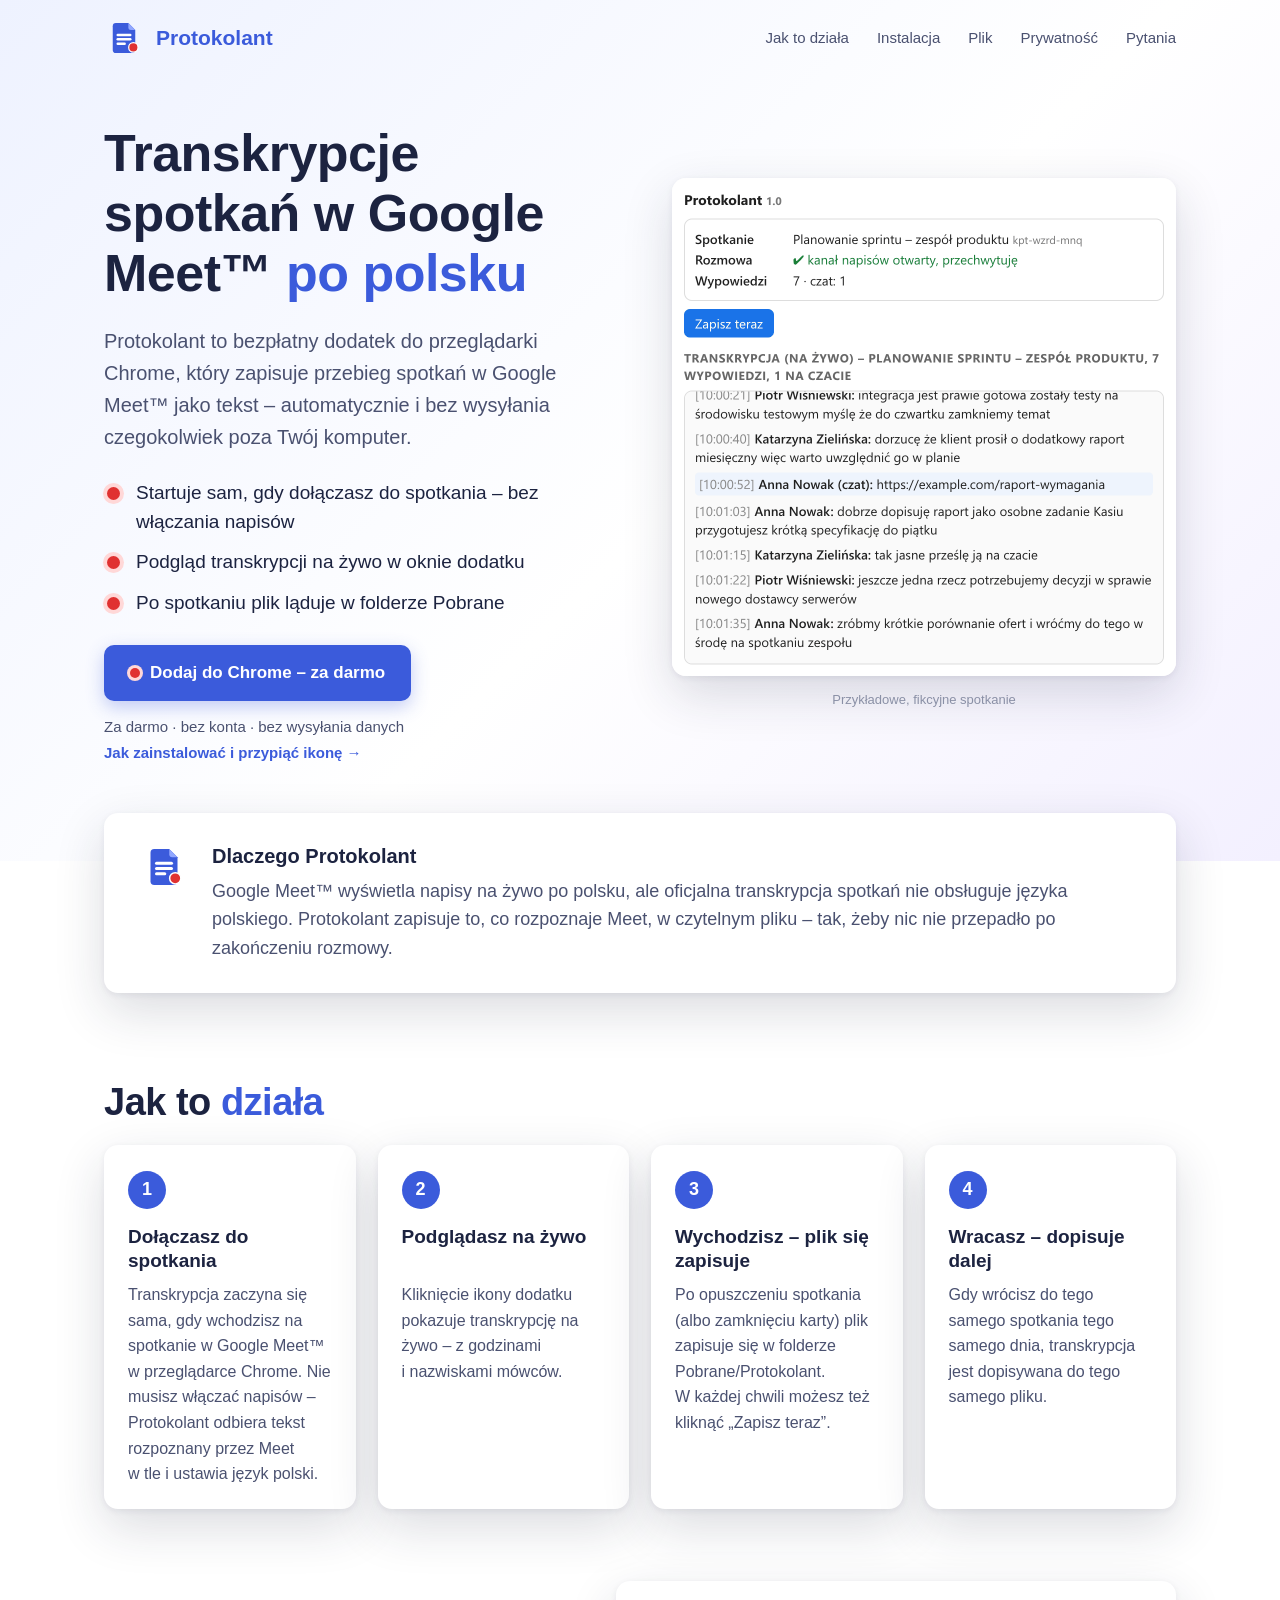
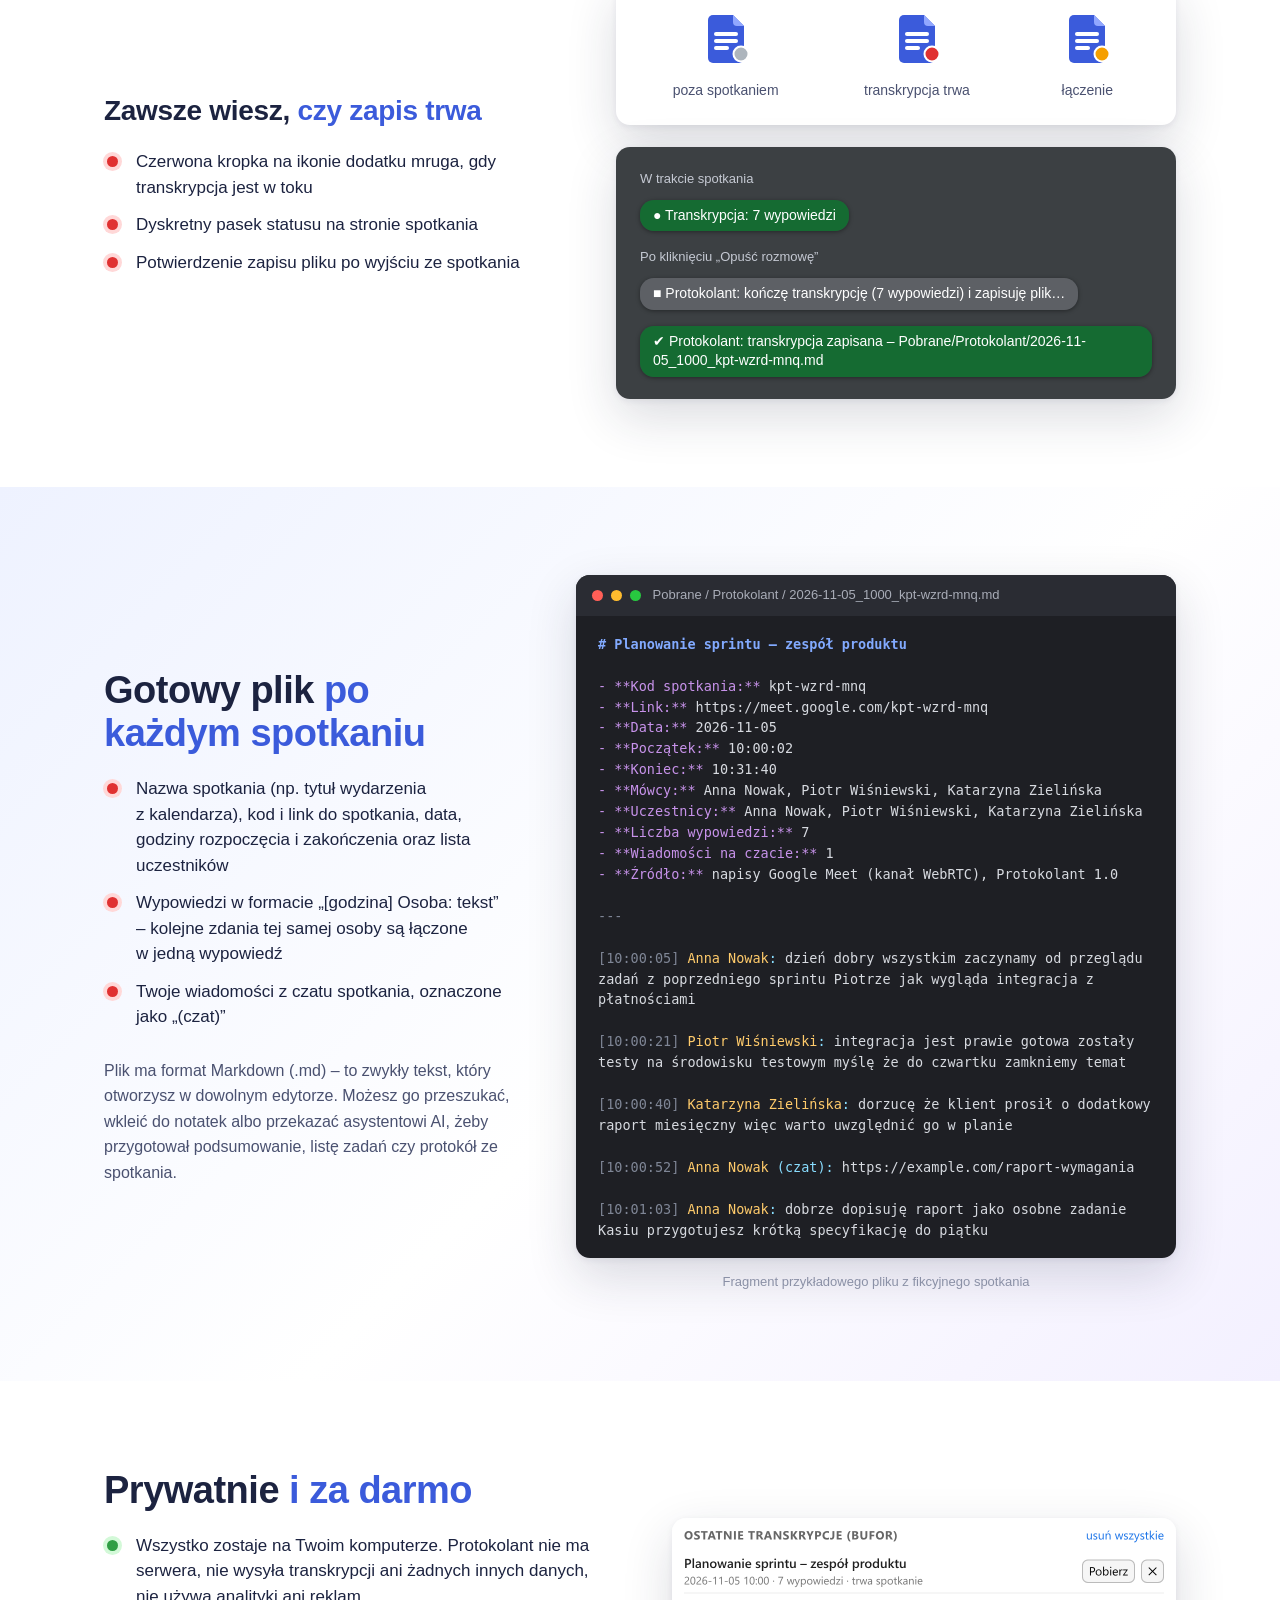
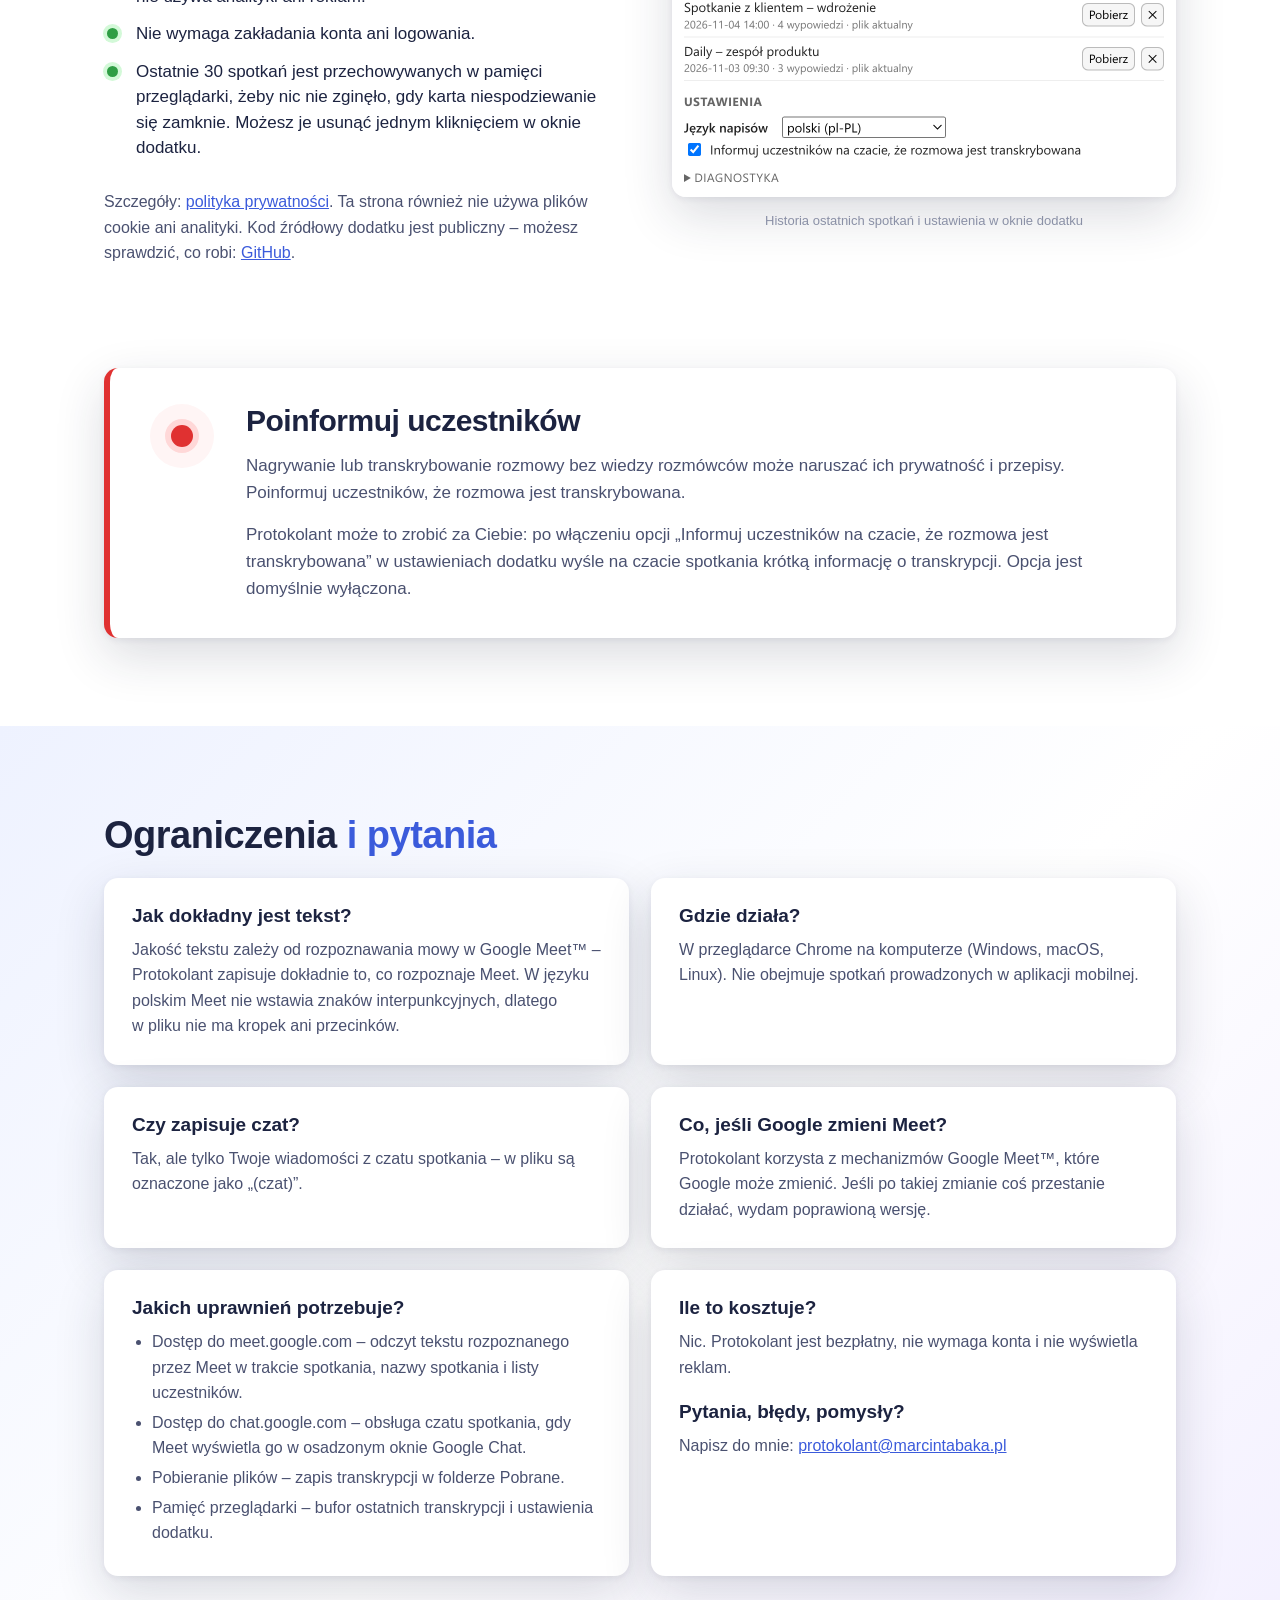
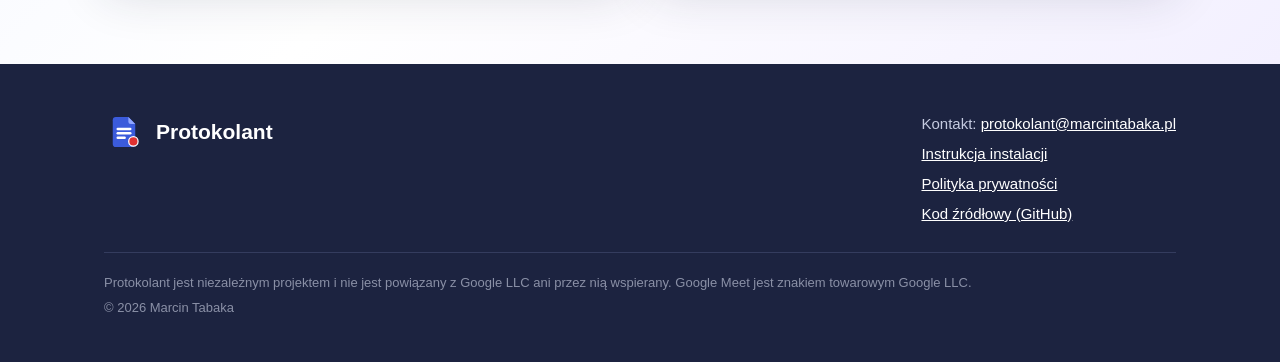
==== commit d02a3846: "Strona: link do Chrome Web Store, wersja testowa jako instrukcja przejścia - przyciski „Dodaj do Chr" ====
--- a/store/site/protokolant/index.html
+++ b/store/site/protokolant/index.html
@@ -32,7 +32,6 @@
     <nav class="nav" aria-label="Sekcje strony">
       <a href="#jak-to-dziala">Jak to działa</a>
       <a href="instalacja/">Instalacja</a>
-      <a href="wersja-testowa/">Wersja testowa</a><!-- WERSJA TYMCZASOWA -->
       <a href="#plik">Plik</a>
       <a href="#prywatnosc">Prywatność</a>
       <a href="#pytania">Pytania</a>
@@ -52,15 +51,7 @@
           <li>Po spotkaniu plik ląduje w&nbsp;folderze Pobrane</li>
         </ul>
         <div class="cta">
-          <!--
-            ==== LINK DO CHROME WEB STORE ====
-            Gdy dodatek pojawi się w sklepie, zamień poniższy <span class="btn soon">…</span> na:
-            <a class="btn" href="ADRES_KARTY_W_CHROME_WEB_STORE"><span class="dot"></span>Dodaj do Chrome – za darmo</a>
-            Ten sam przycisk jest w instalacja/index.html (krok 1) – podmień w obu plikach
-            (grep -rn "LINK DO CHROME WEB STORE" store/site).
-          -->
-          <span class="btn soon" role="link" aria-disabled="true"><span class="dot"></span>Wkrótce w Chrome Web Store</span>
-          <a class="btn alt" href="wersja-testowa/">Pobierz wersję testową</a><!-- WERSJA TYMCZASOWA -->
+          <a class="btn" href="https://chromewebstore.google.com/detail/lhpjlgaeofddngnfdbheodoemmkpcdjb"><span class="dot"></span>Dodaj do Chrome – za darmo</a>
           <span class="cta-side"><small>Za darmo · bez konta · bez wysyłania danych</small><a class="more" href="instalacja/">Jak zainstalować i przypiąć ikonę →</a></span>
         </div>
       </div>
--- a/store/site/protokolant/style.css
+++ b/store/site/protokolant/style.css
@@ -58,9 +58,7 @@
 .cta { display: flex; flex-wrap: wrap; align-items: center; gap: 14px 20px; }
 .btn { display: inline-flex; align-items: center; gap: 10px; padding: 14px 26px; border-radius: 10px; font-size: 17px; font-weight: 600; text-decoration: none; background: var(--indigo); color: #fff; box-shadow: 0 6px 18px rgba(59, 91, 219, .3); }
 .btn:hover { background: var(--indigo-dark); color: #fff; }
-.btn.soon { background: #e9ecf5; color: #5b6178; box-shadow: none; cursor: default; }
 .btn .dot { width: 10px; height: 10px; border-radius: 50%; background: var(--red); box-shadow: 0 0 0 3px var(--red-ring); }
-.btn.soon .dot { background: #adb5bd; box-shadow: 0 0 0 3px #dee2e6; }
 .cta small { font-size: 15px; color: var(--muted); }
 .cta-side { display: flex; flex-direction: column; gap: 2px; }
 .more { font-size: 15px; font-weight: 600; text-decoration: none; }
@@ -100,6 +98,7 @@
 .file pre { margin: 0; padding: 18px 22px; font: 13.5px/1.55 Consolas, "SF Mono", Menlo, "DejaVu Sans Mono", monospace; white-space: pre-wrap; overflow-wrap: anywhere; }
 .md-h { color: #82aaff; font-weight: bold; } .md-k { color: #c792ea; } .md-t { color: #7f8696; } .md-s { color: #ffcb6b; } .md-c { color: #89ddff; }
 .note { font-size: 16px; color: var(--muted); }
+.cta + .note { margin-top: 18px; }
 
 /* Informowanie uczestników */
 .inform .card { padding: 36px 40px; display: flex; gap: 32px; align-items: flex-start; border-left: 6px solid var(--red); }
@@ -312,7 +311,7 @@
   .prose td:first-child { white-space: normal; }
 }
 
-/* ===== WERSJA TYMCZASOWA: podstrona /wersja-testowa/ (usuń po publikacji w Chrome Web Store) ===== */
+/* ===== WERSJA TYMCZASOWA: podstrona /wersja-testowa/ (przejście z wersji testowej na wersję ze sklepu; usuń razem z nią) ===== */
 .btn.alt { background: #fff; color: var(--indigo); box-shadow: inset 0 0 0 2px var(--indigo); }
 .btn.alt:hover { background: var(--indigo-soft); color: var(--indigo-dark); }
 .page-hero .cta { margin-bottom: 30px; }
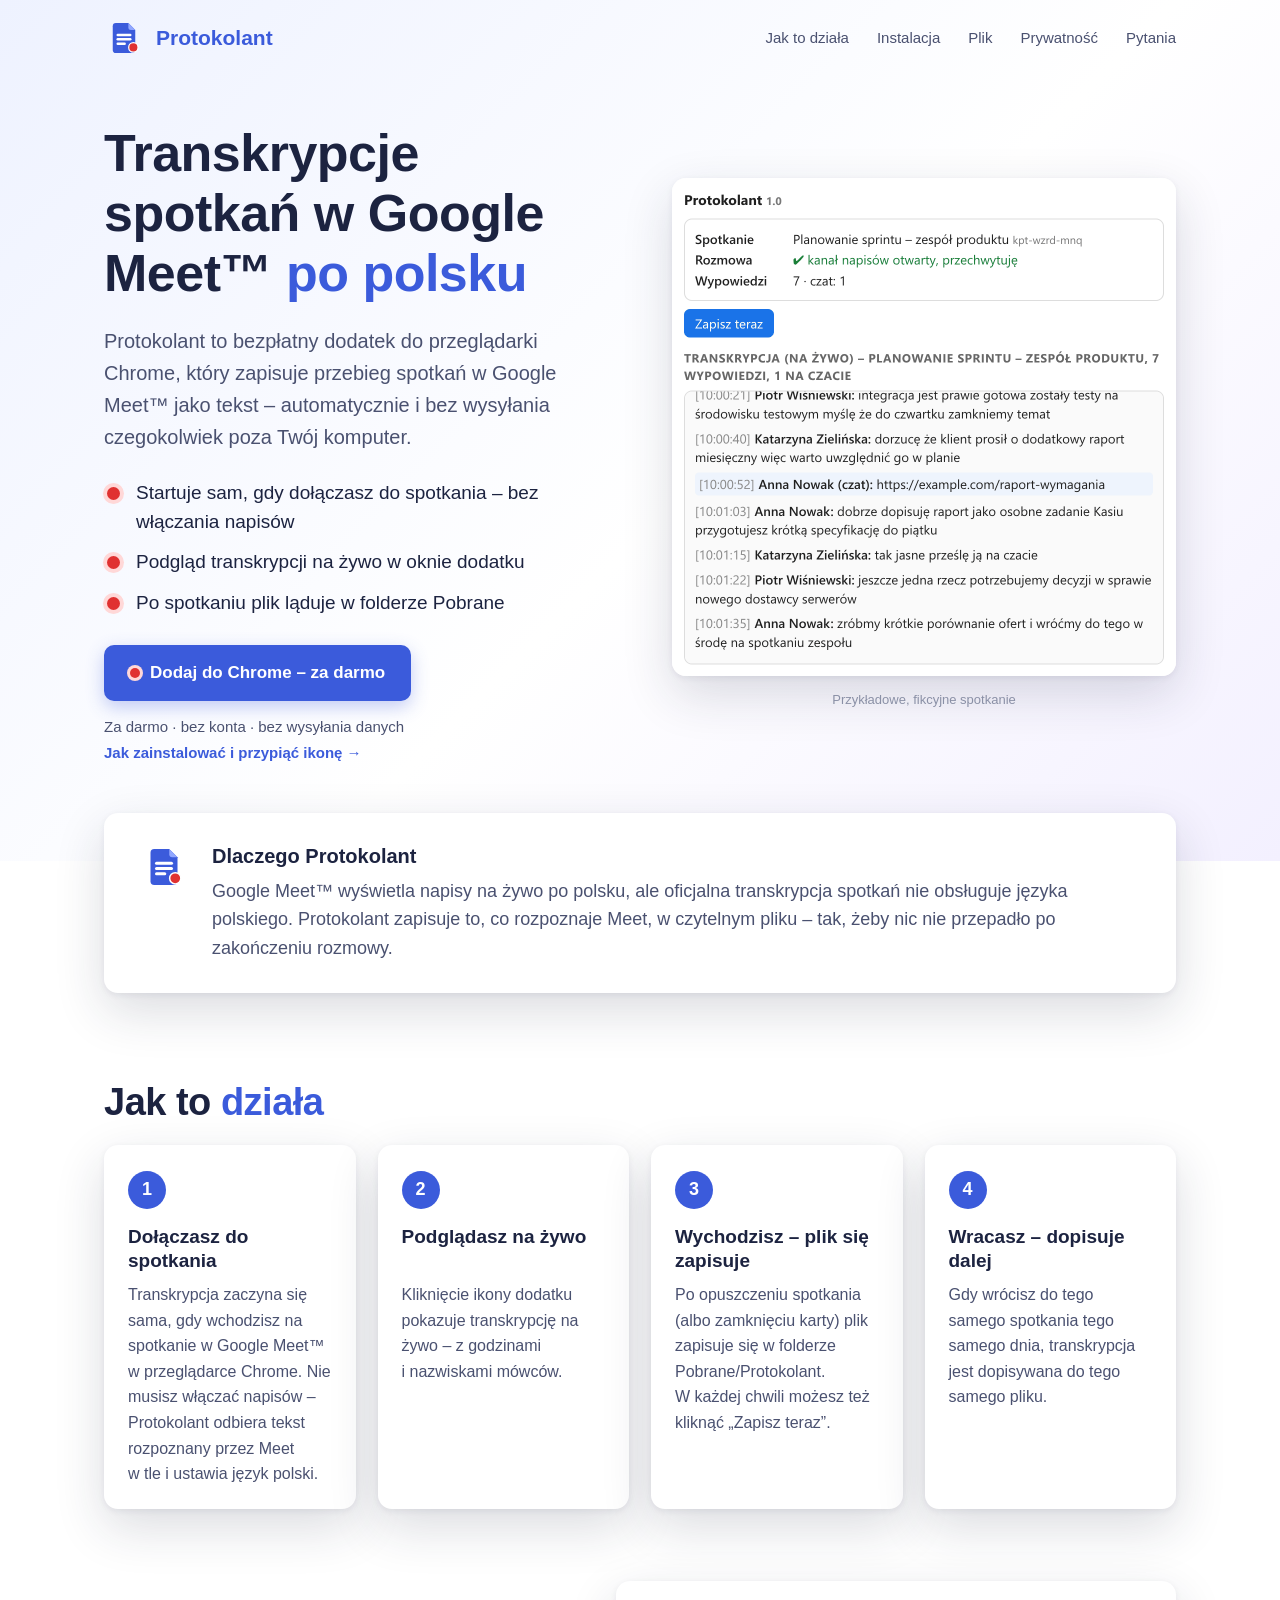
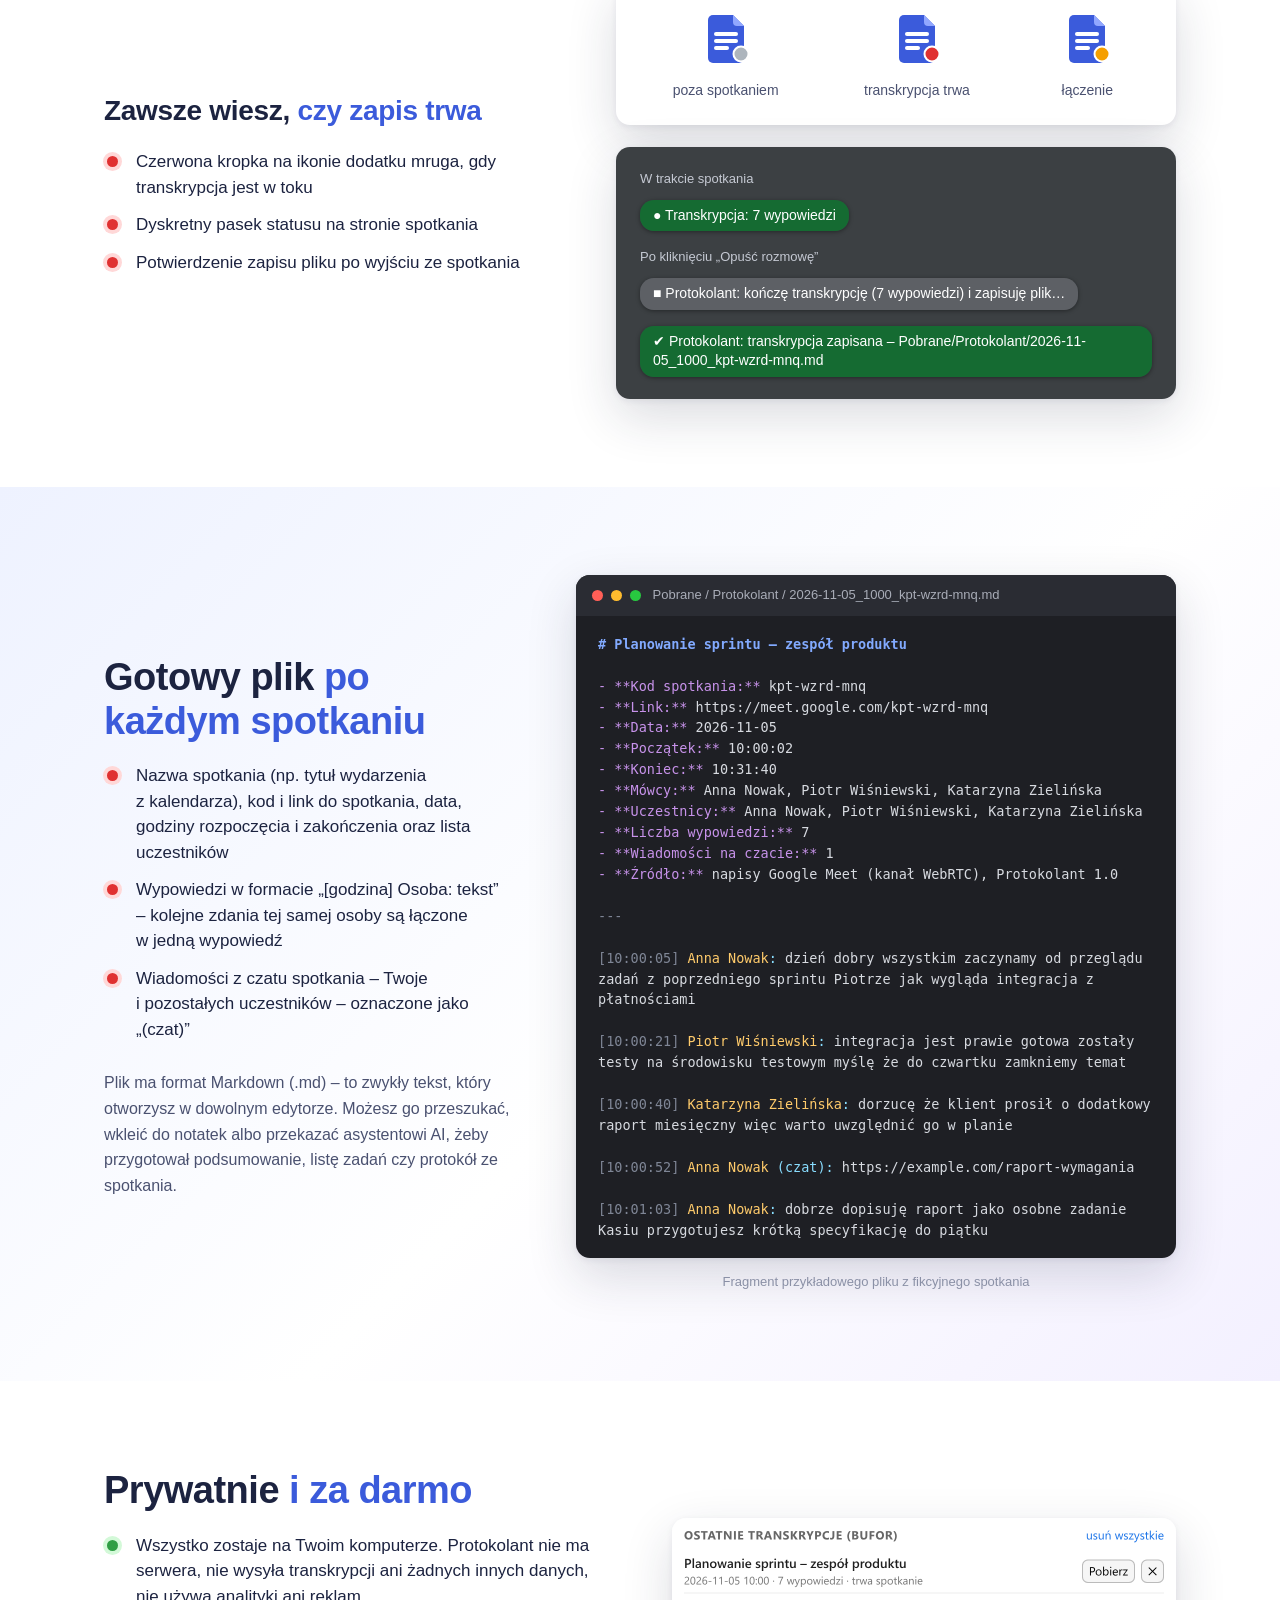
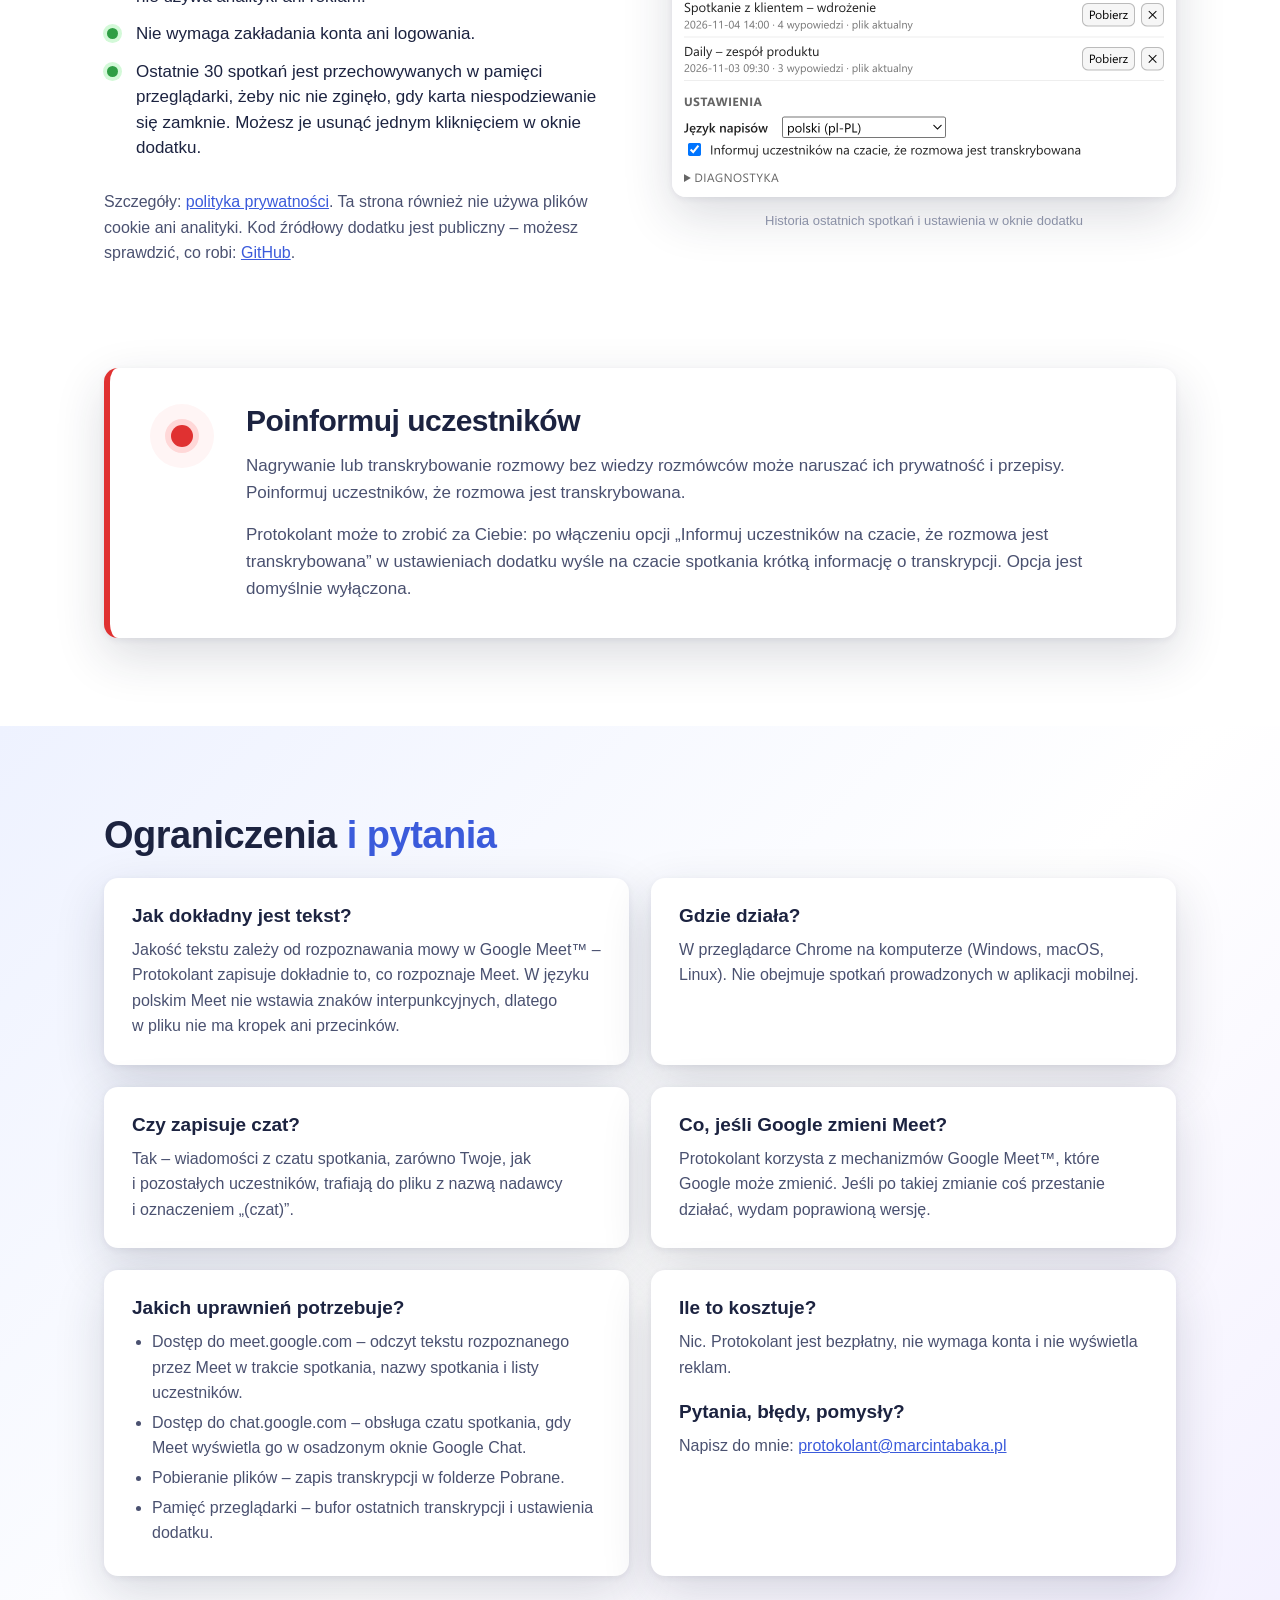
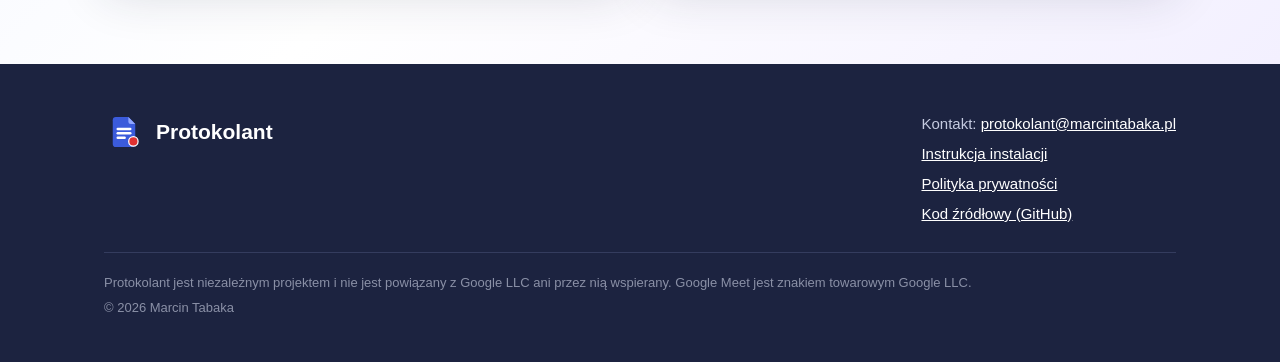
==== commit b78e69cb: "Strona i opis w sklepie: czat zapisuje też wiadomości innych uczestników Potwierdzone testem na praw" ====
--- a/store/site/protokolant/index.html
+++ b/store/site/protokolant/index.html
@@ -130,7 +130,7 @@
         <ul class="dots small">
           <li>Nazwa spotkania (np. tytuł wydarzenia z&nbsp;kalendarza), kod i&nbsp;link do spotkania, data, godziny rozpoczęcia i&nbsp;zakończenia oraz lista uczestników</li>
           <li>Wypowiedzi w&nbsp;formacie „[godzina] Osoba: tekst” – kolejne zdania tej samej osoby są łączone w&nbsp;jedną wypowiedź</li>
-          <li>Twoje wiadomości z&nbsp;czatu spotkania, oznaczone jako „(czat)”</li>
+          <li>Wiadomości z&nbsp;czatu spotkania – Twoje i&nbsp;pozostałych uczestników – oznaczone jako „(czat)”</li>
         </ul>
         <p class="note">Plik ma format Markdown (.md) – to zwykły tekst, który otworzysz w&nbsp;dowolnym edytorze. Możesz go przeszukać, wkleić do notatek albo przekazać asystentowi AI, żeby przygotował podsumowanie, listę zadań czy protokół ze spotkania.</p>
       </div>
@@ -212,7 +212,7 @@
         </div>
         <div class="card">
           <h3>Czy zapisuje czat?</h3>
-          <p>Tak, ale tylko Twoje wiadomości z&nbsp;czatu spotkania – w&nbsp;pliku są oznaczone jako „(czat)”.</p>
+          <p>Tak – wiadomości z&nbsp;czatu spotkania, zarówno Twoje, jak i&nbsp;pozostałych uczestników, trafiają do pliku z&nbsp;nazwą nadawcy i&nbsp;oznaczeniem „(czat)”.</p>
         </div>
         <div class="card">
           <h3>Co, jeśli Google zmieni Meet?</h3>
